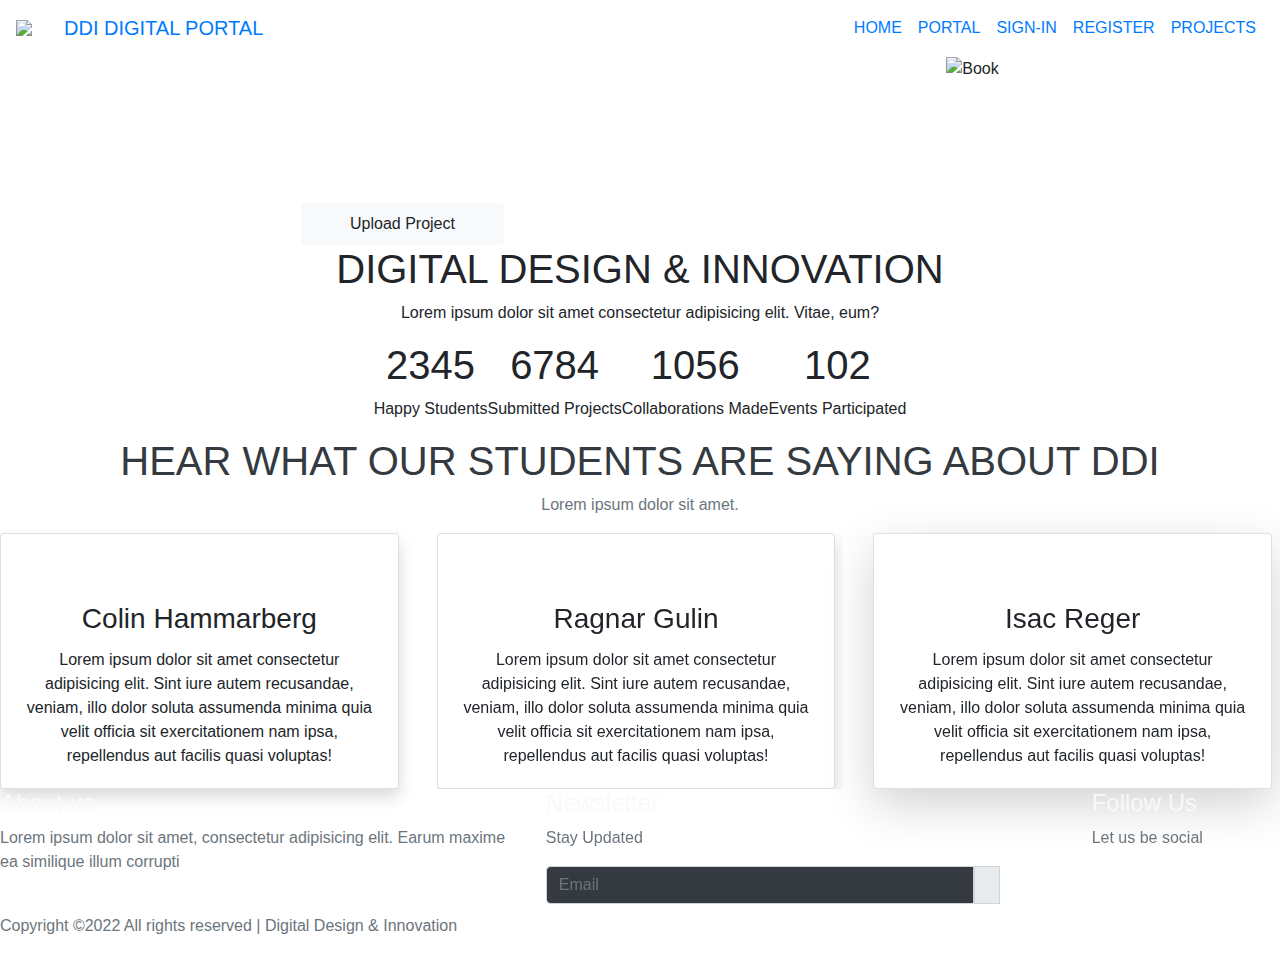
==== index.html @ ff7bb845 "." ====
<!DOCTYPE html>
<html lang="en">

<head>
  <meta charset="UTF-8" />
  <meta name="viewport" content="width=device-width, initial-scale=1.0" />
  <meta http-equiv="X-UA-Compatible" content="ie=edge" />
  <title>Books</title>

  <link rel="stylesheet" href="https://stackpath.bootstrapcdn.com/bootstrap/4.3.1/css/bootstrap.min.css" integrity="sha384-ggOyR0iXCbMQv3Xipma34MD+dH/1fQ784/j6cY/iJTQUOhcWr7x9JvoRxT2MZw1T"
    crossorigin="anonymous" />
  <link rel="stylesheet" href="https://use.fontawesome.com/releases/v5.7.2/css/all.css" integrity="sha384-fnmOCqbTlWIlj8LyTjo7mOUStjsKC4pOpQbqyi7RrhN7udi9RwhKkMHpvLbHG9Sr"
    crossorigin="anonymous">
  <link rel="stylesheet" href="./Style.css" />
  <link rel="stylesheet" href="./mobile-style.css">
</head>

<body>
  <header>
    <div class="container-fluid p-0">
      <nav class="navbar navbar-expand-lg">
        <img src="https://i.postimg.cc/v10MK4KR/logga.png" class="logo">
        <a class="navbar-brand" href="Index.html">
          <i class="fas fa-book-reader fa-2x mx-3 logo-2"></i><span class="logo-3">DDI DIGITAL PORTAL</span></a>
        <button class="navbar-toggler" type="button" data-toggle="collapse" data-target="#navbarNav" aria-controls="navbarNav" aria-expanded="false"
          aria-label="Toggle navigation">
          <i class="fas fa-align-right text-light"></i>
        </button>
        <div class="collapse navbar-collapse" id="navbarNav">
          <div class="mr-auto"></div>
          <ul class="navbar-nav">
            <li class="nav-item active">
              <a class="nav-link" href="index.html">HOME
                <span class="sr-only">(current)</span>
              </a>
            </li>
            <li class="nav-item">
              <a class="nav-link" href="Portal.html">PORTAL</a>
            </li>
            <li class="nav-item">
              <a class="nav-link" href="Register.html">SIGN-IN</a>
            </li>
            <li class="nav-item">
              <a class="nav-link" href="Register.html">REGISTER</a>
            </li>
            <li class="nav-item">
              <a class="nav-link" href="Projects.html">PROJECTS</a>
            </li>
          </ul>
        </div>
      </nav>
    </div>
    <div class="container text-center">
      <div class="row">
        <div class="col-md-7 col-sm-12  text-white">
          <h6>HALMSTAD UNIVERSITY PROGRAM</h6>
          <h1>DIGITAL PORTAL</h1>
          <p>
            Through this application you are able to both upload work as a student in DDI and browse through old essays, projects and much more from previous students.
          </p>
          <a class="btn btn-light px-5 py-2 primary-btn" href="Portal.html">

            Upload Project
          </a>
        </div>
        <div class="col-md-5 col-sm-12  h-25">
          <img src="../assets/header-img.png" alt="Book" />
        </div>
      </div>
    </div>
  </header>
  <main>
    <div class="white-space"></div>
    <section class="section-2 container-fluid p-0">
      <div class="cover">
        <div class="overlay"></div>
        <div class="content text-center">
          <h1>DIGITAL DESIGN & INNOVATION</h1>
          <p>
            Lorem ipsum dolor sit amet consectetur adipisicing elit. Vitae, eum?
          </p>
        </div>
      </div>
      <div class="container-fluid text-center">
        <div class="numbers d-flex flex-md-row flex-wrap justify-content-center">
          <div class="rect">
            <h1>2345</h1>
            <p>Happy Students</p>
          </div>
          <div class="rect">
            <h1>6784</h1>
            <p>Submitted Projects</p>
          </div>
          <div class="rect">
            <h1>1056</h1>
            <p>Collaborations Made</p>
          </div>
          <div class="rect">
            <h1>102</h1>
            <p>Events Participated</p>
          </div>
        </div>
      </div>
    </section>


    <!-- Section 4 -->
    <section class="section-4">
      <div class="container text-center">
        <h1 class="text-dark">HEAR WHAT OUR STUDENTS ARE SAYING ABOUT DDI </h1>
        <p class="text-secondary">Lorem ipsum dolor sit amet.</p>
      </div>
      <div class="team row ">
        <div class="col-md-4 col-12 text-center">
            <div class="card mr-2 d-inline-block shadow">
                <div class="card-img-top">
                  <img src="../assets/Tuff.jpg" class="img-fluid rounded-circle w-50 p-4" alt="">
                </div>
                <div class="card-body">
                  <h3 class="card-title">Colin Hammarberg</h3>
                  <p class="card-text">
                    Lorem ipsum dolor sit amet consectetur adipisicing elit. Sint iure autem recusandae, veniam, illo dolor soluta assumenda
                    minima quia velit officia sit exercitationem nam ipsa, repellendus aut facilis quasi voluptas!
                  </p>
                </div>
              </div>
        </div>
        <div class="col-md-4 col-12">
            <div id="carouselExampleControls" class="carousel slide " data-ride="carousel">
                <div class="carousel-inner text-center">
                  <div class="carousel-item active">
                    <div class="card mr-2 d-inline-block shadow">
                      <div class="card-img-top">
                        <img src="../assets/Tuff.jpg" class="img-fluid rounded-circle w-50 p-4" alt="">
                      </div>
                      <div class="card-body">
                        <h3 class="card-title">Ragnar Gulin</h3>
                        <p class="card-text">
                          Lorem ipsum dolor sit amet consectetur adipisicing elit. Sint iure autem recusandae, veniam, illo dolor soluta assumenda
                          minima quia velit officia sit exercitationem nam ipsa, repellendus aut facilis quasi voluptas!
                        </p>
                      </div>
                    </div>
                  </div>
                  <div class="carousel-item">
                    <div class="card  d-inline-block mr-2 shadow">
                      <div class="card-img-top">
                        <img src="../assets/Tuff.jpg" class="img-fluid rounded-circle w-50 p-4" alt="">
                      </div>
                      <div class="card-body">
                        <h3 class="card-title">Thea Gustafsson</h3>
                        <p class="card-text">
                          Lorem ipsum dolor sit amet consectetur adipisicing elit. Sint iure autem recusandae, veniam, illo dolor soluta assumenda
                          minima quia velit officia sit exercitationem nam ipsa, repellendus aut facilis quasi voluptas!
                        </p>
                      </div>
                    </div>
                  </div>
                  <div class="carousel-item">
                    <div class="card  d-inline-block mr-2 shadow">
                      <div class="card-img-top">
                        <img src="../assets/Tuff.jpg" class="img-fluid rounded-circle w-50 p-4" alt="">
                      </div>
                      <div class="card-body">
                        <h3 class="card-title">Emelie Lebell</h3>
                        <p class="card-text">
                          Lorem ipsum dolor sit amet consectetur adipisicing elit. Sint iure autem recusandae, veniam, illo dolor soluta
                          assumenda
                          minima quia velit officia sit exercitationem nam ipsa, repellendus aut facilis quasi voluptas!
                        </p>
                      </div>
                    </div>
                  </div>
              </div>
        </div>
        </div>
        <div class="col-md-4 col-12 text-center">
            <div class="card mr-2 d-inline-block shadow-lg">
                <div class="card-img-top">
                  <img src="../assets/Tuff.jpg" class="img-fluid rounded-circle w-50 p-4" alt="">
                </div>
                <div class="card-body">
                  <h3 class="card-title">Isac Reger</h3>
                  <p class="card-text">
                    Lorem ipsum dolor sit amet consectetur adipisicing elit. Sint iure autem recusandae, veniam, illo dolor soluta assumenda
                    minima quia velit officia sit exercitationem nam ipsa, repellendus aut facilis quasi voluptas!
                  </p>

                </div>
              </div>
        </div>
      </div>
    </section>
  </main>
  <footer>
    <div class="container-fluid p-0">
      <div class="row text-left">
        <div class="col-md-5 col-sm-5">
          <h4 class="text-light">About us</h4>
          <p class="text-muted">Lorem ipsum dolor sit amet, consectetur adipisicing elit. Earum maxime ea similique illum corrupti</p>
          <p class="pt-4 text-muted">Copyright ©2022 All rights reserved | Digital Design & Innovation
          </p>
        </div>
        <div class="col-md-5 col-sm-12">
          <h4 class="text-light">Newsletter</h4>
          <p class="text-muted">Stay Updated</p>
          <form class="form-inline">
            <div class="col pl-0">
              <div class="input-group pr-5">
                <input type="text" class="form-control bg-dark text-white" id="inlineFormInputGroupUsername2" placeholder="Email">
                <div class="input-group-prepend">
                  <div class="input-group-text">
                    <i class="fas fa-arrow-right"></i>
                  </div>
                </div>
              </div>
            </div>
          </form>
        </div>
        <div class="col-md-2 col-sm-12">
          <h4 class="text-light">Follow Us</h4>
          <p class="text-muted">Let us be social</p>
          <div class="column text-light">
            <i class="fab fa-facebook-f"></i>
            <i class="fab fa-instagram"></i>
            <i class="fab fa-twitter"></i>
            <i class="fab fa-youtube"></i>
          </div>
        </div>
      </div>
    </div>
  </footer>

  <script src="https://cdnjs.cloudflare.com/ajax/libs/jquery/3.3.1/jquery.min.js"></script>
  <script src="https://cdnjs.cloudflare.com/ajax/libs/popper.js/1.14.7/umd/popper.min.js" integrity="sha384-UO2eT0CpHqdSJQ6hJty5KVphtPhzWj9WO1clHTMGa3JDZwrnQq4sF86dIHNDz0W1"
    crossorigin="anonymous"></script>
  <script src="https://stackpath.bootstrapcdn.com/bootstrap/4.3.1/js/bootstrap.min.js" integrity="sha384-JjSmVgyd0p3pXB1rRibZUAYoIIy6OrQ6VrjIEaFf/nJGzIxFDsf4x0xIM+B07jRM"
    crossorigin="anonymous"></script>
  <script src="./main.js"></script>
</body>

</html>
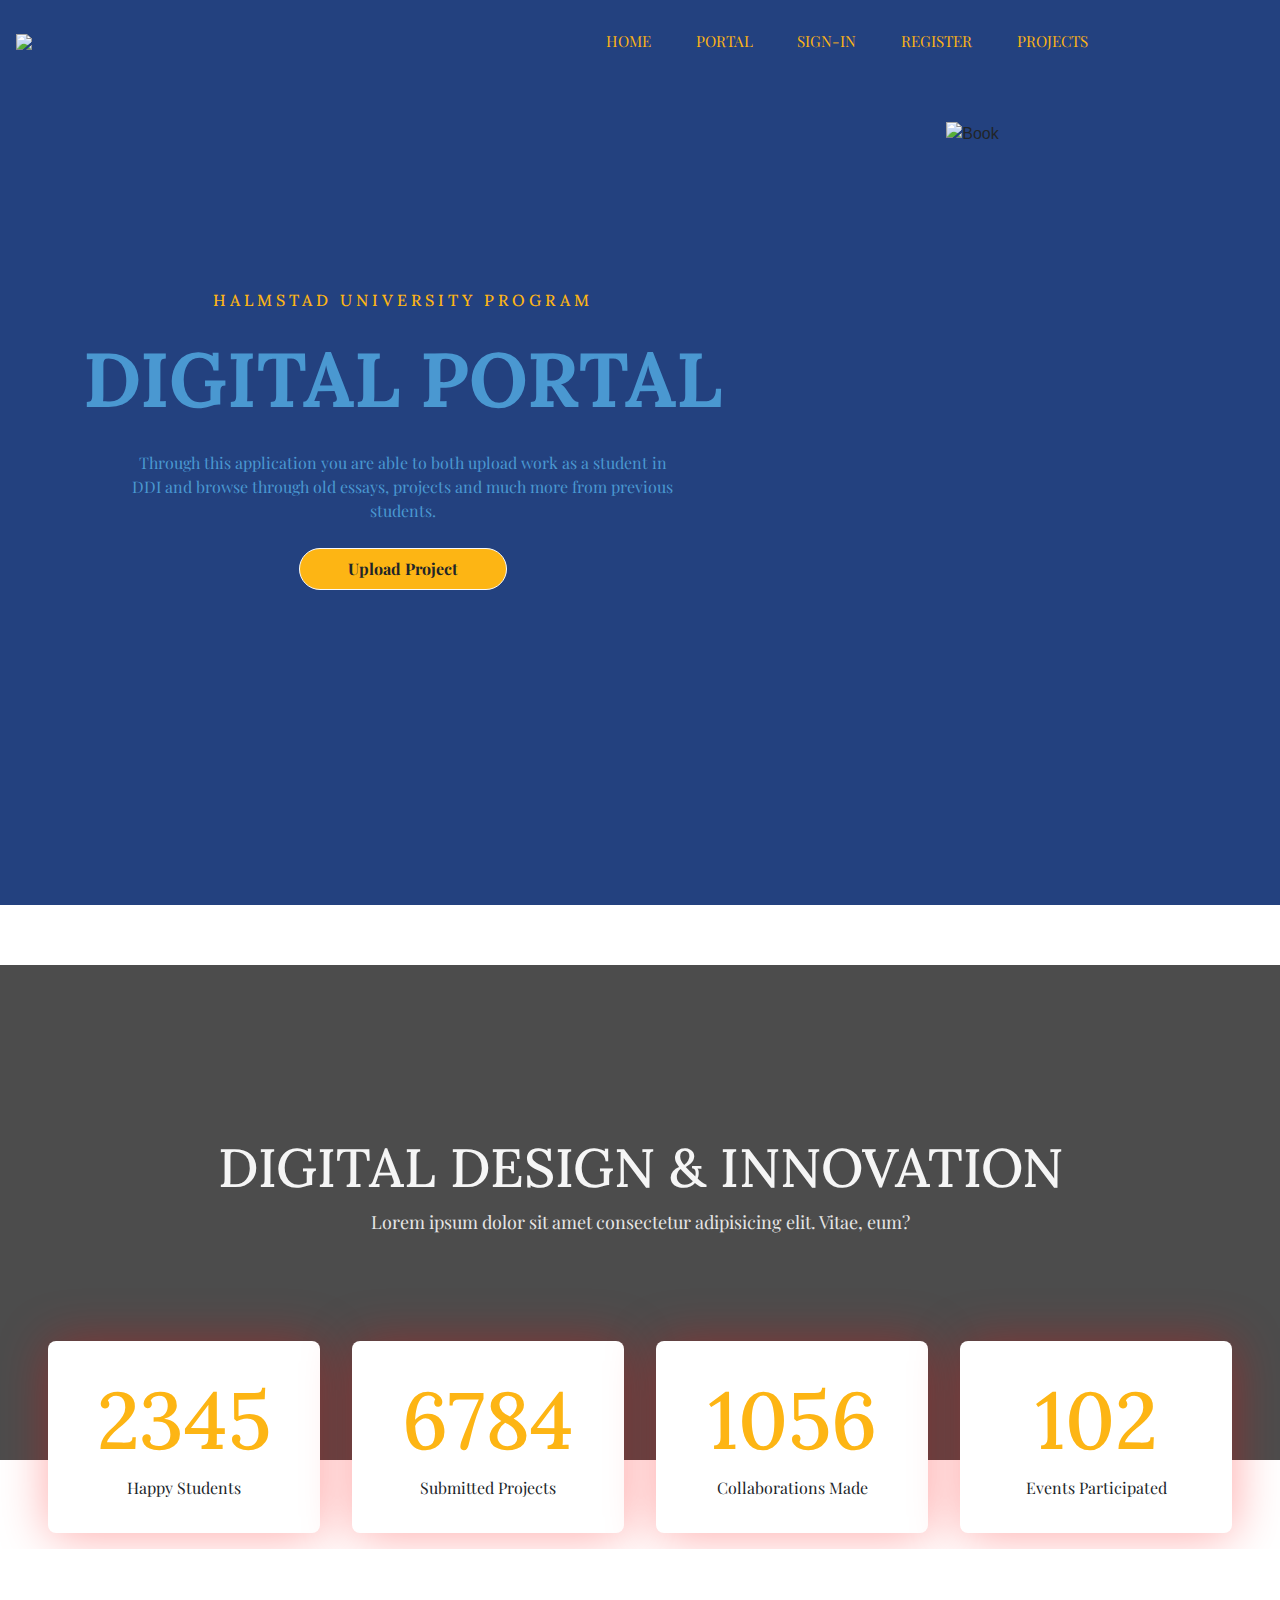
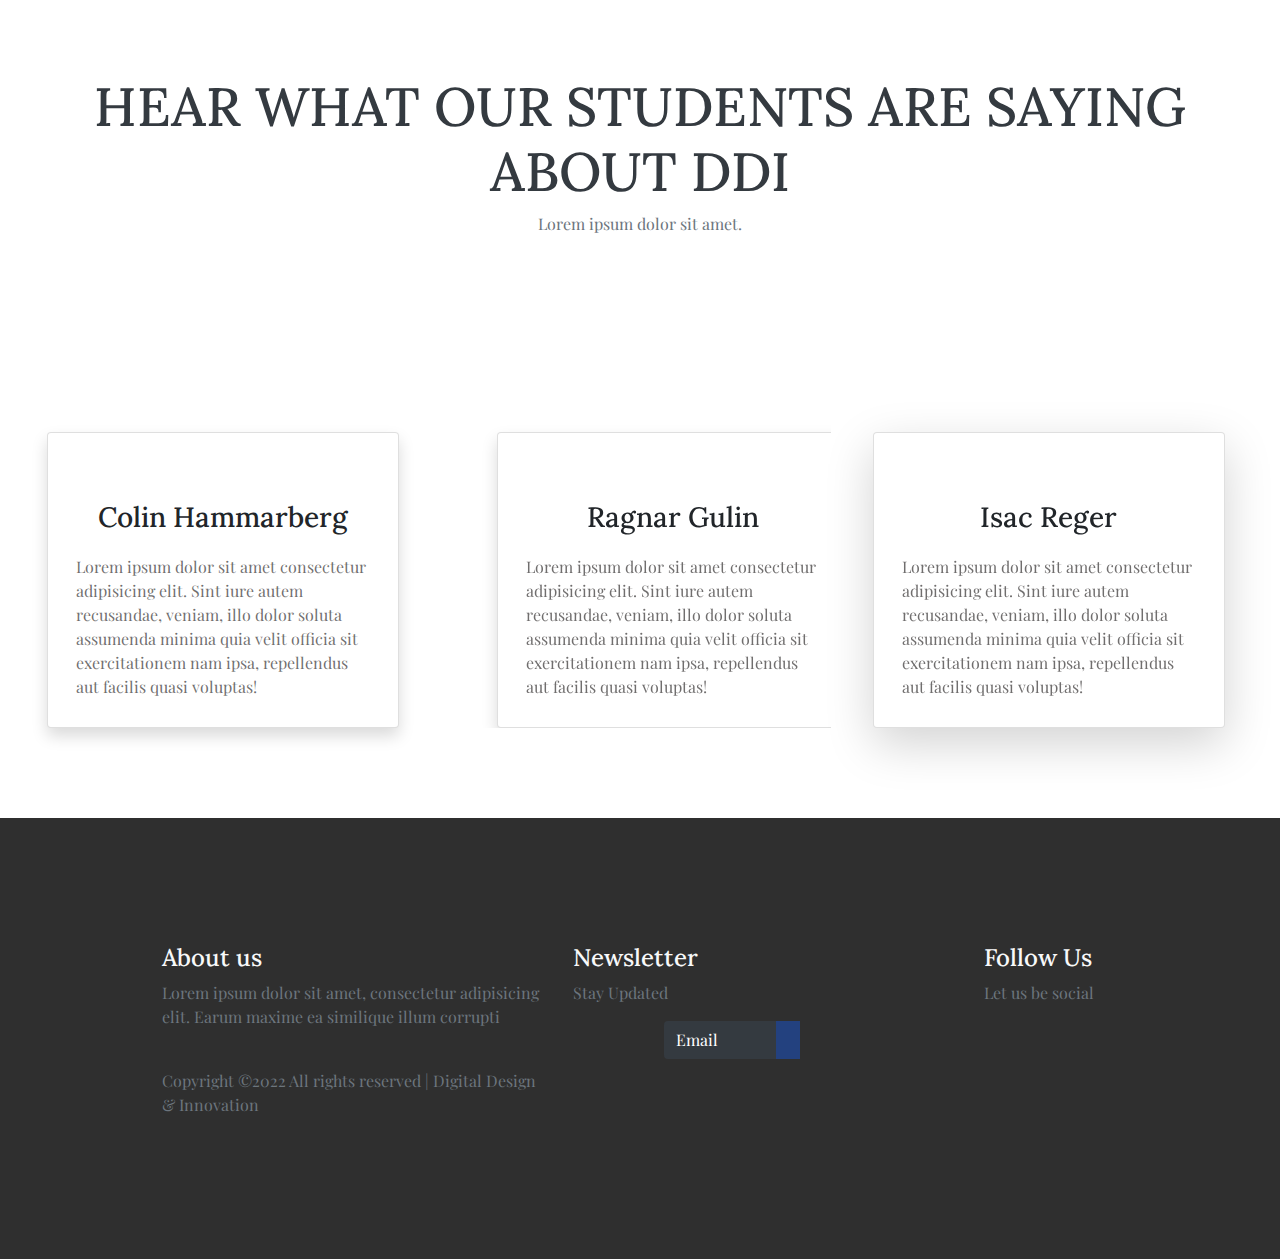
==== commit 93c70078: "." ====
--- a/index.html
+++ b/index.html
@@ -11,8 +11,8 @@
     crossorigin="anonymous" />
   <link rel="stylesheet" href="https://use.fontawesome.com/releases/v5.7.2/css/all.css" integrity="sha384-fnmOCqbTlWIlj8LyTjo7mOUStjsKC4pOpQbqyi7RrhN7udi9RwhKkMHpvLbHG9Sr"
     crossorigin="anonymous">
-  <link rel="stylesheet" href="./Style.css" />
-  <link rel="stylesheet" href="./mobile-style.css">
+  <link rel="stylesheet" href="style.css" />
+  <link rel="stylesheet" href="mobile-style.css">
 </head>
 
 <body>
--- a/style.css
+++ b/style.css
@@ -0,0 +1,574 @@
+@import url("https://fonts.googleapis.com/css?family=Playfair Display");
+@import url("https://fonts.googleapis.com/css?family=Lora");
+
+* {
+  box-sizing: border-box;
+}
+
+header,
+section {
+  overflow-x: hidden;
+}
+
+/* Setting default heading & paragraph settings */
+
+h1 {
+  font-family: "Lora";
+}
+
+h2 {
+  font-family: "Lora";
+}
+
+h3 {
+  font-family: "Lora";
+}
+
+h4 {
+  font-family: "Lora";
+}
+
+h5 {
+  font-family: "Lora";
+}
+
+h6 {
+  font-family: "Lora";
+}
+
+p {
+  font-family: "Playfair Display";
+}
+
+a {
+  font-family: "Playfair Display";
+}
+
+.white-space {
+  background-color: #fff;
+  width: 100%;
+  height: 60px;
+}
+
+.logo {
+  width: 50px;
+}
+
+.logo-2 {
+  display: none;
+}
+
+.logo-3 {
+  display: none;
+}
+
+/* Ending setting default heading & paragraph settings */
+
+:root {
+  --light-black: #2e2c2caf;
+  --bggradient: linear-gradient(to bottom, #23417f, #23417f);
+  --light-gray: rgba(255, 255, 255, 0.877);
+}
+
+header a {
+  font-size: 0.95em;
+  color: #fdb514;
+}
+
+.dropdown-content {
+  display: none;
+  position: absolute;
+  background-color: #4a98d1;
+  min-width: 160px;
+  box-shadow: 0px 2px 15px 0px rgba(0, 0, 0, 0.2);
+  z-index: 1;
+}
+
+.dropdown-content a {
+  color: #fdb514;
+  padding: 12px 16px;
+  text-decoration: none;
+  display: block;
+}
+
+.dropdown-content a:hover {
+  background-color: #ddd;
+}
+
+.dropdown:hover .dropdown-content {
+  display: block;
+}
+
+header .nav-item:last-child {
+  padding-right: 10.5em;
+}
+
+header .nav-item {
+  padding: 0.9em;
+}
+
+header .navbar-brand {
+  padding-left: 8rem;
+}
+
+header .nav-link:hover {
+  color: black;
+}
+
+header .row .col-md-7 {
+  padding: 22vmin 1vmin;
+  padding-bottom: 35vmin;
+}
+
+header .row .col-md-5 {
+  padding: 4.2vmin 1vmin;
+}
+
+header .row .col-md-5 img {
+  width: 90%;
+}
+
+header {
+  background: #fdb514;
+  /* fallback for old browsers */
+  background: var(--bggradient);
+}
+
+header .container .col-md-7 {
+  font-family: "Lora";
+  color: #4a98d1;
+}
+
+header .container .col-md-7 h6 {
+  padding: 1vmin;
+  letter-spacing: 4px;
+  color: #fdb514;
+  font-family: "Lora";
+}
+
+header .container .col-md-7 h1 {
+  font-size: 8.5vmin;
+  font-weight: bold;
+  padding: 0.1em 0em;
+  color: #4a98d1;
+}
+
+header .container .col-md-7 p {
+  padding: 1vmin 5vmin;
+  color: #4a98d1;
+}
+
+.primary-btn {
+  border-radius: 30px;
+  font-weight: bold;
+  background-color: #fdb514;
+}
+
+/********** section 1 **************/
+
+.section-1 {
+  padding: 20vmin 0vmin;
+}
+
+.section-1 .row .col-md-6 .pray img {
+  opacity: 0.8;
+  width: 80%;
+  border-radius: 0.2em;
+}
+
+.section-1 .row .col-md-6:last-child {
+  position: relative;
+}
+
+.section-1 .row .col-md-6 .panel {
+  position: absolute;
+  top: 7vmin;
+  left: -18vmin;
+  background: white;
+  border-radius: 3px;
+  text-align: left;
+  padding: 13vmin 5vmin 20vmin 10vmin;
+  box-shadow: 0px 25px 42px rgba(0, 0, 0, 0.2);
+  z-index: 1;
+}
+
+.section-1 .row .col-md-6 .panel h1 {
+  font-weight: bold;
+  padding: 0.4em 0;
+  font-size: 2em;
+}
+
+.section-1 .row .col-md-6 .panel p {
+  font-size: 0.9em;
+  color: rgba(0, 0, 0, 0.5);
+}
+
+/*  Section 2  */
+
+.cover {
+  width: 100%;
+  height: 55vmin;
+  background: url("https://via.tt.se/data/images/00500/d1a34246-a2c4-4949-bc87-8fdd4b6c0b64.jpg")
+    center center;
+  background-position: -24rem -19rem;
+  background-size: 150%;
+  position: relative;
+}
+
+.cover .overlay {
+  position: absolute;
+  top: 0;
+  left: 0;
+  width: 100%;
+  height: 100%;
+  z-index: 999;
+}
+
+.cover .content {
+  width: 100%;
+  height: 100%;
+  background: rgba(0, 0, 0, 0.7);
+  padding-top: 19vmin;
+}
+
+.cover .content > h1 {
+  font-size: 6vmin;
+  color: whitesmoke;
+}
+
+.cover .content > p {
+  font-size: 2vmin;
+  color: #e5e5e5;
+}
+
+.numbers .rect {
+  position: relative;
+  z-index: 1;
+  background: white;
+  width: 17rem;
+  height: 12rem;
+  padding-top: 3.5vmin;
+  margin: 1rem;
+  border-radius: 0.5em;
+  box-shadow: 1px 2px 50px 0px rgba(255, 0, 0, 0.349);
+}
+
+.numbers {
+  margin-top: -15vmin;
+}
+
+.numbers .rect h1 {
+  font-size: 5rem;
+  color: #fdb514;
+}
+
+.purchase > h1 {
+  padding-top: 15vmin;
+  padding-bottom: 0.1em;
+}
+
+.purchase > p {
+  color: var(--light-black);
+  font-size: 3vmin;
+  padding-bottom: 10vmin;
+}
+
+.purchase .cards .card {
+  width: 22rem;
+  margin: 3vmin 3vmin;
+}
+
+.cards div {
+  padding: 0;
+  margin: 0;
+}
+
+.cards .title {
+  background: rgba(208, 241, 241, 0.199);
+  padding: 1.4em 2.5em;
+  font-size: 2vmin;
+}
+
+.card .card-text {
+  padding: 2.5rem 3rem;
+  color: var(--light-black);
+}
+
+.card-body .pricing {
+  background: rgba(208, 241, 241, 0.199);
+  border-top-right-radius: 170px;
+  border-top-left-radius: 170px;
+}
+
+.card-body .pricing > h1 {
+  font-size: 10vmin;
+  padding: 1em 0.5em;
+}
+
+/* Section 3 */
+
+.section-3 {
+  height: 70vmin;
+  margin-top: 15vmin;
+  background: var(--bggradient);
+}
+
+.section-3 .col-md-12 > h1 {
+  padding: 2em 0 0.5em 0;
+  color: whitesmoke;
+  font-size: 6vmin;
+}
+
+.section-3 .col-md-12 > p {
+  padding: 0 4em;
+  padding-bottom: 2em;
+  color: var(--light-gray);
+  font-size: 3vmin;
+}
+
+.section-3 .desktop {
+  background: white;
+  display: inline-block;
+  border-radius: 3em;
+  padding: 2vmin 4.5vmin;
+  margin: 1em;
+}
+
+.section-3 .desktop h3 {
+  font-size: 4vmin;
+}
+
+.section-3 .desktop p {
+  font-size: 2vmin;
+}
+
+/* Section Team */
+
+.section-4 .container h1 {
+  font-size: 6vmin;
+  padding-top: 14vmin;
+}
+
+.section-4 .team {
+  padding: 10vmin 4vmin;
+}
+
+.section-4 .card {
+  width: 22em;
+  margin-top: 10vmin;
+}
+
+.section-4 .card .card-text {
+  padding: 0.5em;
+}
+
+.section-4 .card-body > a {
+  font-size: 1.5em;
+}
+
+.section-4 .carousel-item {
+  padding-left: 3rem;
+}
+
+.border-radius {
+  border-radius: 340px;
+  width: 60%;
+}
+
+footer {
+  background: rgba(0, 0, 0, 0.815);
+  overflow-x: hidden;
+  padding: 14vmin 18vmin;
+}
+
+footer p > span {
+  color: #fdb514;
+}
+
+footer input {
+  border: none !important;
+}
+
+footer input::placeholder {
+  color: white !important;
+}
+
+footer .input-group .input-group-text {
+  background: var(--bggradient);
+  border: none;
+}
+
+footer .column i {
+  color: #fdb514;
+}
+
+footer .column i + i {
+  padding: 0 0.5em;
+}
+
+.sticky {
+  position: fixed;
+  top: 0;
+  width: 100%;
+  background: rgba(0, 0, 0, 0.815);
+  z-index: 9999;
+  transition: all 1.5s ease;
+}
+
+/* Log-in / Register page input section fields */
+
+.login-container {
+  margin-top: 5%;
+  margin-bottom: 5%;
+}
+
+.login-form-1 {
+  padding: 9%;
+  background: #fdb514;
+  box-shadow: 0 5px 8px 0 rgba(0, 0, 0, 0.2), 0 9px 26px 0 rgba(0, 0, 0, 0.19);
+}
+.login-form-1 h3 {
+  text-align: center;
+  margin-bottom: 12%;
+  color: #fff;
+  font-family: "Lora";
+}
+.login-form-2 {
+  padding: 9%;
+  background: #4a98d1;
+  box-shadow: 0 5px 8px 0 rgba(0, 0, 0, 0.2), 0 9px 26px 0 rgba(0, 0, 0, 0.19);
+}
+.login-form-2 h3 {
+  text-align: center;
+  margin-bottom: 12%;
+  color: #fff;
+  font-family: "Lora";
+}
+.btnSubmit {
+  font-weight: 600;
+  width: 50%;
+  color: #282726;
+  background-color: #fff;
+  border: none;
+  border-radius: 1.5rem;
+  padding: 2%;
+  font-family: "Playfair Display";
+}
+.btnForgetPwd {
+  color: #fff;
+  font-weight: 600;
+  text-decoration: none;
+}
+.btnForgetPwd:hover {
+  text-decoration: none;
+  color: #fff;
+}
+
+/* Upload files global portal */
+
+.upload-container {
+  margin-top: 5%;
+  margin-bottom: 5%;
+}
+
+.upload-form {
+  padding: 9%;
+  background: #23417f;
+  box-shadow: 0 5px 8px 0 rgba(0, 0, 0, 0.2), 0 9px 26px 0 rgba(0, 0, 0, 0.19);
+}
+.upload-form h3 {
+  text-align: center;
+  margin-bottom: 12%;
+  color: #fdb514;
+  font-family: "Lora";
+}
+
+.upload-input {
+  max-width: 50%;
+  margin: auto;
+  font-family: "Playfair Display";
+}
+
+.input-group {
+  max-width: 50%;
+  margin: auto;
+  font-family: "Playfair Display";
+}
+
+.btnSubmit {
+  font-weight: 600;
+  width: 25%;
+  color: #282726;
+  background-color: #fff;
+  border: none;
+  border-radius: 1.5rem;
+  padding: 1%;
+  font-family: "Playfair Display";
+}
+
+.btnSubmit:hover {
+  background-color: #fdb514;
+}
+
+.upload-btn {
+  margin-top: 60px;
+  margin-bottom: 20px;
+}
+
+.btnForgetPwd {
+  color: #fff;
+  font-weight: 600;
+  text-decoration: none;
+}
+.btnForgetPwd:hover {
+  text-decoration: none;
+  color: #fff;
+}
+
+/* Projects Page + Search Bar */
+
+.projects {
+  margin-top: 100px;
+}
+
+.search {
+  padding-top: 40px;
+  width: 50%;
+}
+
+.btn-outline-primary {
+  font-weight: 600;
+  width: 10%;
+  color: #282726;
+  background-color: #fdb514;
+  border: none;
+  margin-left: 10px;
+  font-family: "Playfair Display";
+}
+
+.btn-outline-primary:hover {
+  font-weight: 600;
+  width: 10%;
+  color: #282726;
+  background-color: #4a98d1;
+}
+
+.btn-outline-project {
+  background-color: #fdb514;
+}
+
+.btn-outline-project:hover {
+  background-color: #4a98d1;
+}
+
+.btn-outline-project-2 {
+  background-color: #4a98d1;
+}
+
+.btn-outline-project-2:hover {
+  background-color: #fdb514;
+}
+
+.card-text {
+  text-align: left;
+}
--- a/mobile-style.css
+++ b/mobile-style.css
@@ -0,0 +1,64 @@
+@media only screen and (max-width: 768px) {
+    header .navbar-brand {
+      padding-left: 1rem;
+    }
+    .section-1 .row .col-md-6 .panel {
+      position: initial;
+      width: initial;
+      height: initial;
+    }
+    .section-2 .cover {
+      background-position: -25vmin -10vmin;
+    }
+    .numbers .rect {
+      width: 10rem;
+      height: 8rem;
+    }
+    .numbers .rect h1 {
+      font-size: 2rem;
+    }
+  
+    .section-3 {
+      height: inherit;
+      padding: 10vmin !important;
+    }
+    .section-3 .row h1 {
+      padding: 6vmin 4vmin;
+    }
+    .section-3 .platform .col-md-6 {
+      text-align: center !important;
+    }
+    .section-3 .desktop i {
+      font-size: 8vmin;
+    }
+    .section-4 .carousel-item {
+      padding-left: 0.6rem;
+    }
+    footer .row .col-md-2 {
+      margin-top: 8vmin;
+    }
+    .btn-outline-primary {
+      background-color: #ffffff;
+    }
+    .btn-outline-primary:hover {
+      background-color: #ffffff;
+    }
+    .btn-outline-primary:focus {
+      background-color: #ffffff;
+    }
+  }
+  
+  /* screen size 375px */
+  
+  @media only screen and (max-width: 375px) {
+    .section-4 .card {
+      width: 18em;
+    }
+  }
+  
+  @media only screen and (max-width: 320px) {
+    .section-4 .carousel-inner {
+      margin-left: -4vmin;
+    }
+  }
+  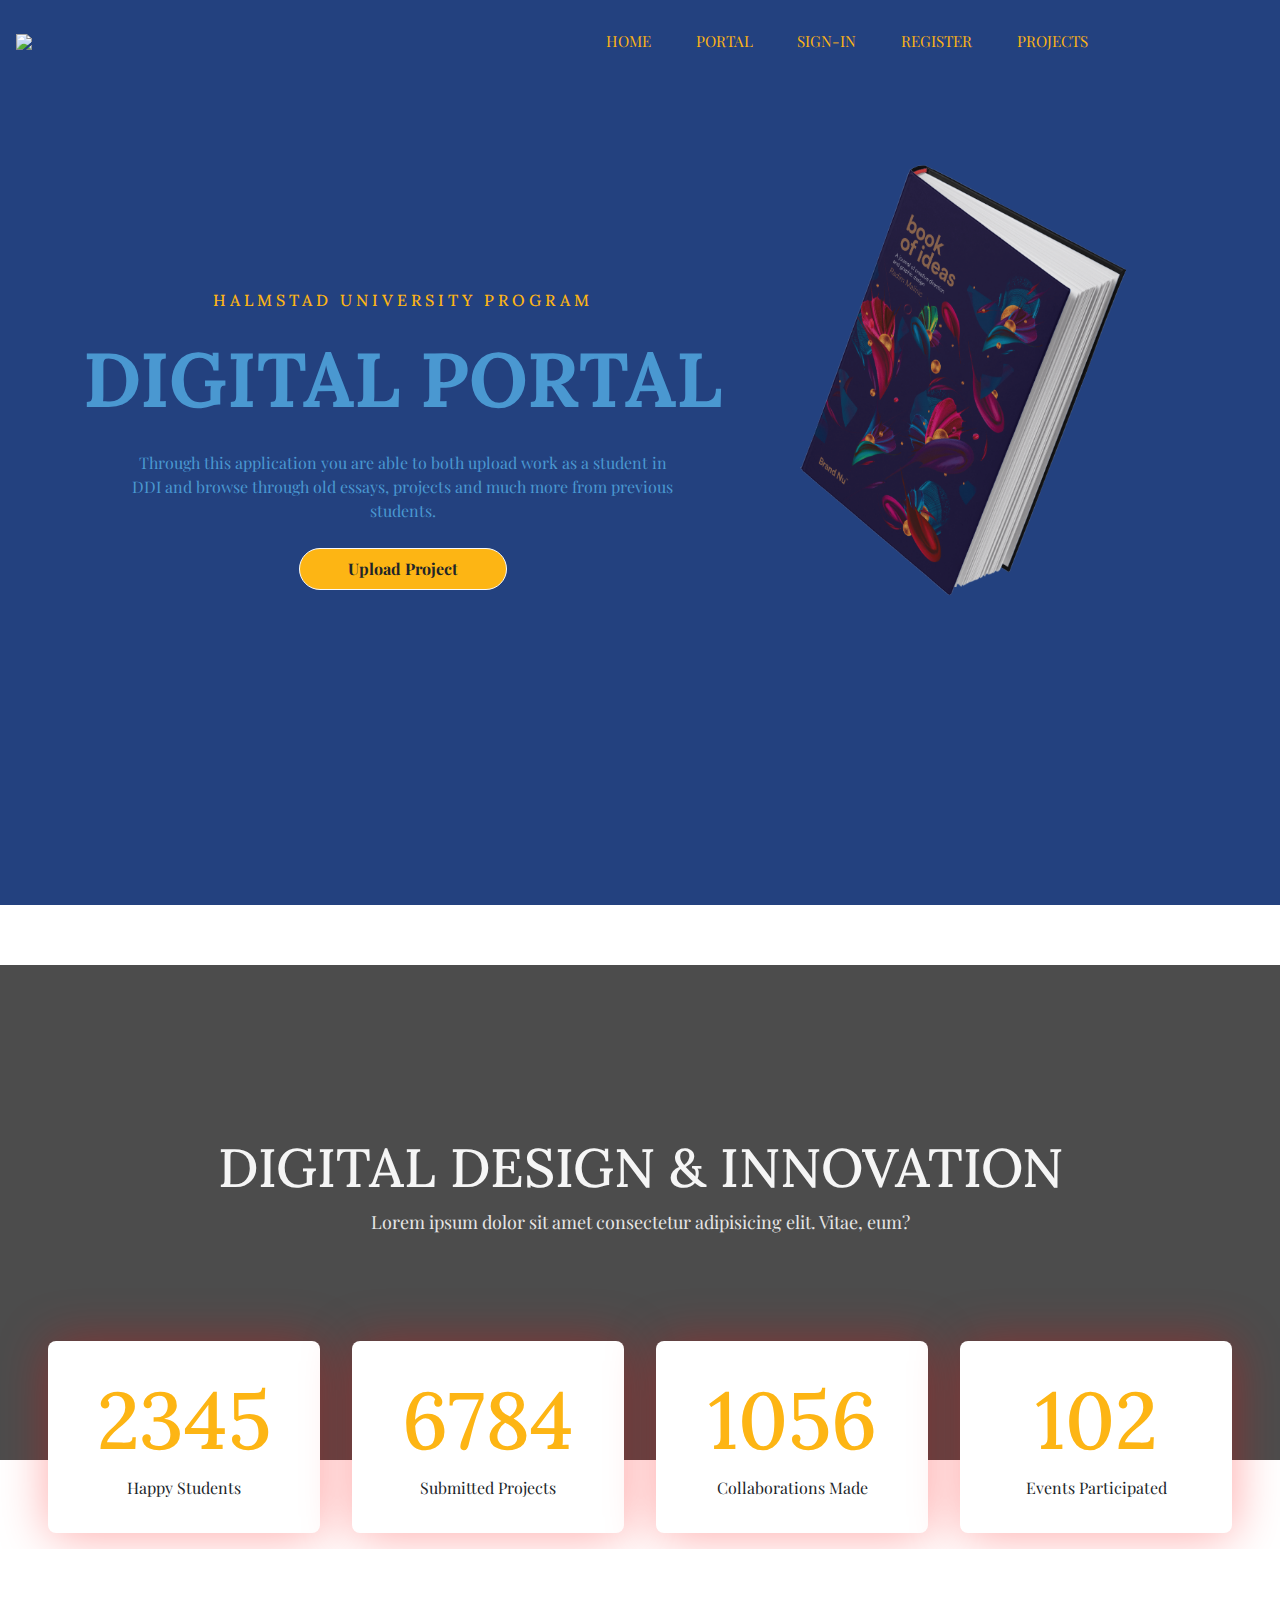
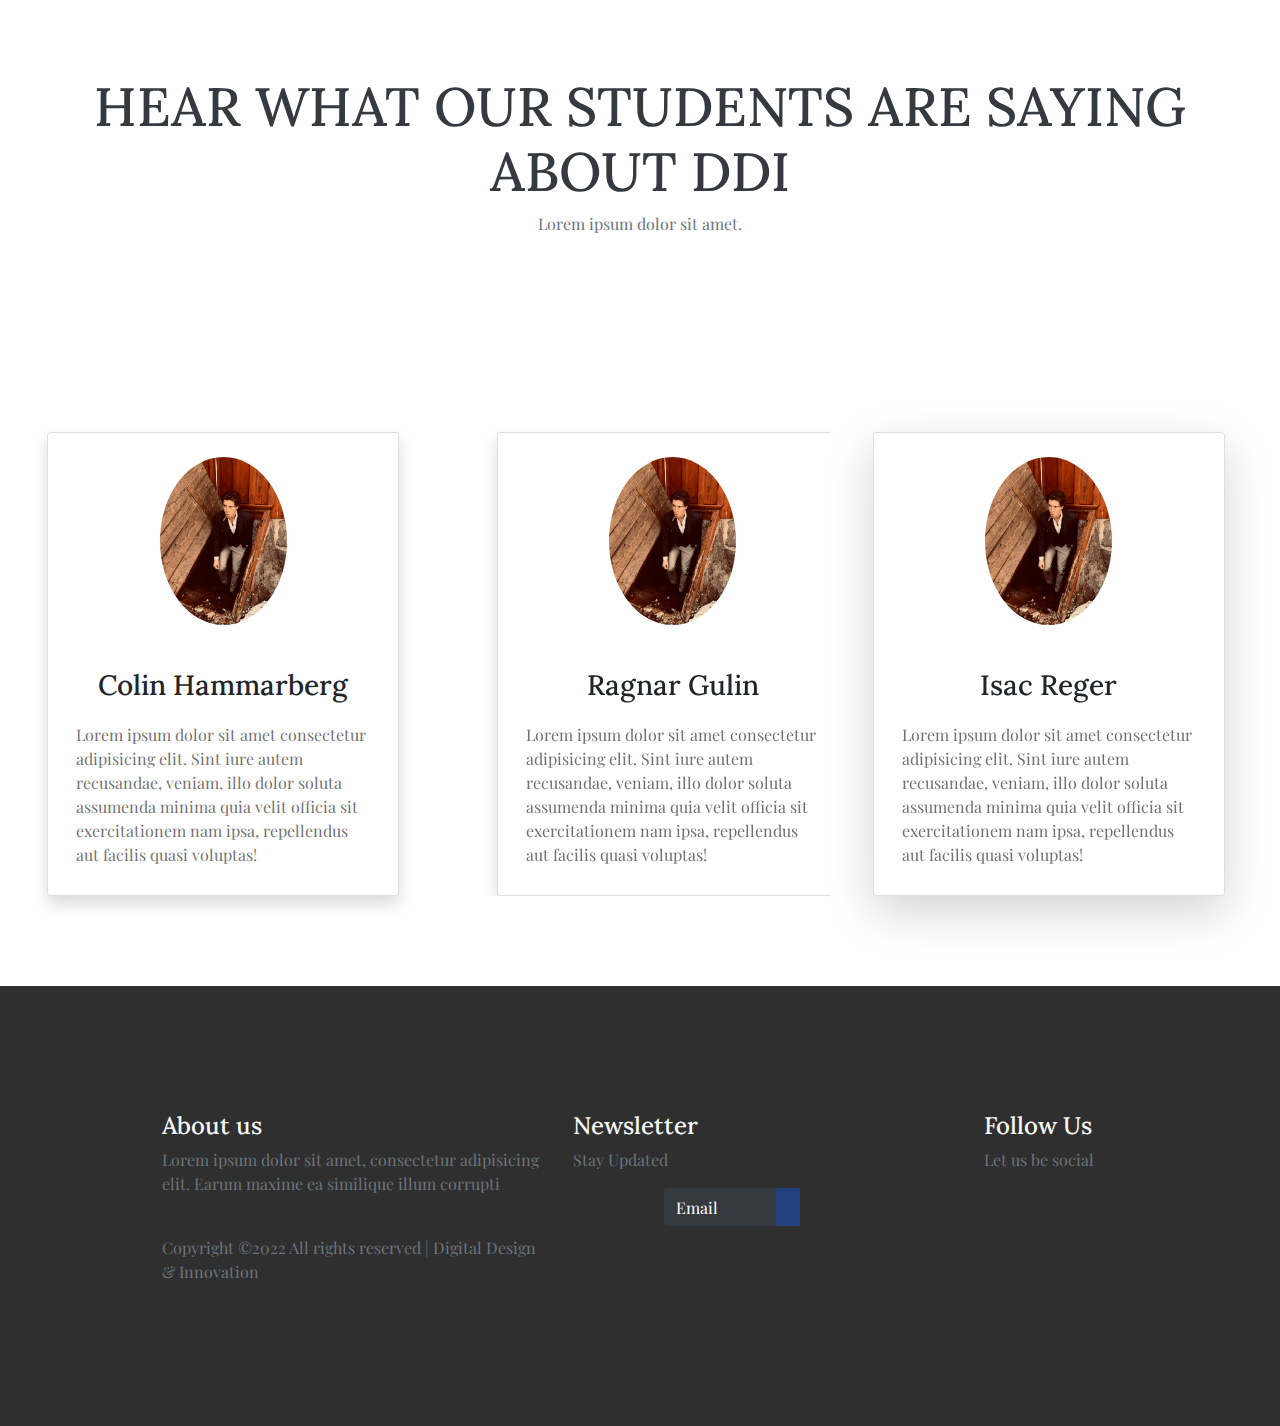
==== commit 912e93d0: "." ====
--- a/index.html
+++ b/index.html
@@ -35,16 +35,16 @@
               </a>
             </li>
             <li class="nav-item">
-              <a class="nav-link" href="Portal.html">PORTAL</a>
-            </li>
-            <li class="nav-item">
-              <a class="nav-link" href="Register.html">SIGN-IN</a>
-            </li>
-            <li class="nav-item">
-              <a class="nav-link" href="Register.html">REGISTER</a>
-            </li>
-            <li class="nav-item">
-              <a class="nav-link" href="Projects.html">PROJECTS</a>
+              <a class="nav-link" href="portal.html">PORTAL</a>
+            </li>
+            <li class="nav-item">
+              <a class="nav-link" href="register.html">SIGN-IN</a>
+            </li>
+            <li class="nav-item">
+              <a class="nav-link" href="register.html">REGISTER</a>
+            </li>
+            <li class="nav-item">
+              <a class="nav-link" href="portfolio.html">PROJECTS</a>
             </li>
           </ul>
         </div>
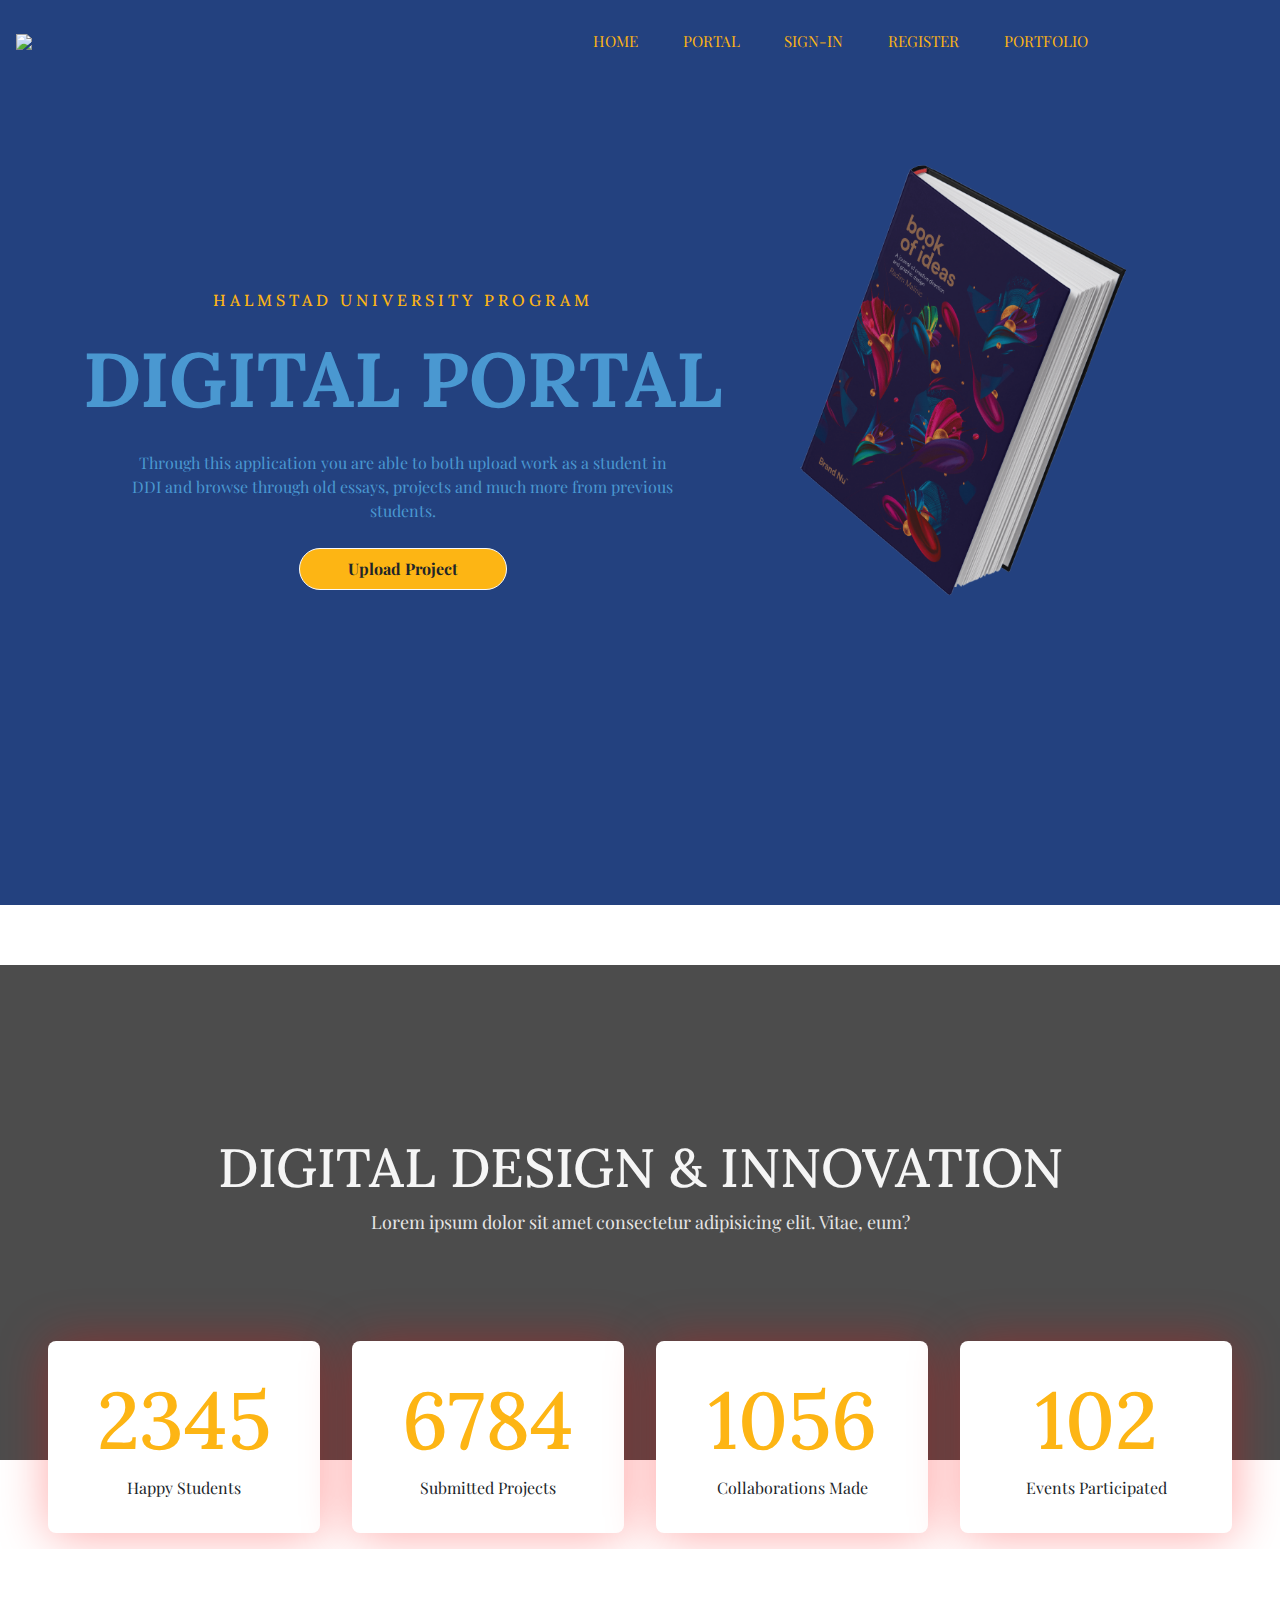
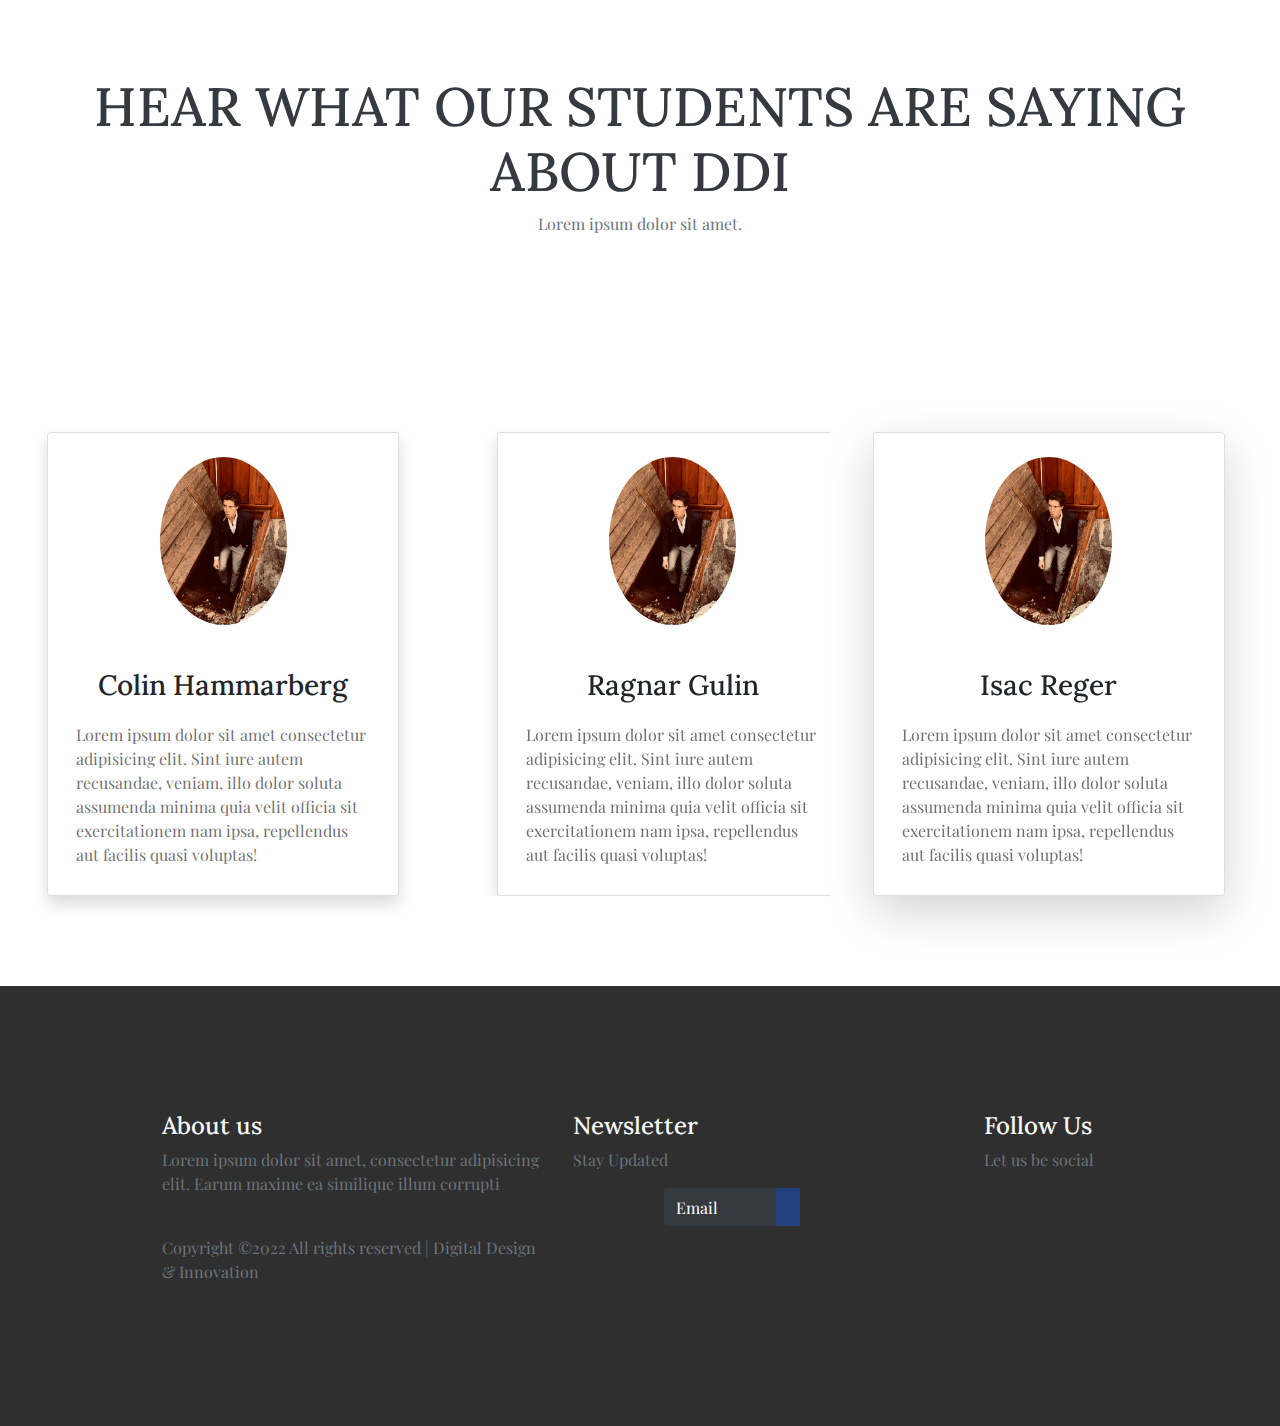
==== commit 3ea620c7: "." ====
--- a/index.html
+++ b/index.html
@@ -20,7 +20,7 @@
     <div class="container-fluid p-0">
       <nav class="navbar navbar-expand-lg">
         <img src="https://i.postimg.cc/v10MK4KR/logga.png" class="logo">
-        <a class="navbar-brand" href="Index.html">
+        <a class="navbar-brand" href="index.html">
           <i class="fas fa-book-reader fa-2x mx-3 logo-2"></i><span class="logo-3">DDI DIGITAL PORTAL</span></a>
         <button class="navbar-toggler" type="button" data-toggle="collapse" data-target="#navbarNav" aria-controls="navbarNav" aria-expanded="false"
           aria-label="Toggle navigation">
@@ -44,7 +44,7 @@
               <a class="nav-link" href="register.html">REGISTER</a>
             </li>
             <li class="nav-item">
-              <a class="nav-link" href="portfolio.html">PROJECTS</a>
+              <a class="nav-link" href="portfolio.html">PORTFOLIO</a>
             </li>
           </ul>
         </div>
@@ -58,13 +58,13 @@
           <p>
             Through this application you are able to both upload work as a student in DDI and browse through old essays, projects and much more from previous students.
           </p>
-          <a class="btn btn-light px-5 py-2 primary-btn" href="Portal.html">
+          <a class="btn btn-light px-5 py-2 primary-btn" href="portal.html">
 
             Upload Project
           </a>
         </div>
         <div class="col-md-5 col-sm-12  h-25">
-          <img src="../assets/header-img.png" alt="Book" />
+          <img src="header-img.png" alt="Book" />
         </div>
       </div>
     </div>
@@ -114,7 +114,7 @@
         <div class="col-md-4 col-12 text-center">
             <div class="card mr-2 d-inline-block shadow">
                 <div class="card-img-top">
-                  <img src="../assets/Tuff.jpg" class="img-fluid rounded-circle w-50 p-4" alt="">
+                  <img src="Tuff.jpg" class="img-fluid rounded-circle w-50 p-4" alt="">
                 </div>
                 <div class="card-body">
                   <h3 class="card-title">Colin Hammarberg</h3>
@@ -131,7 +131,7 @@
                   <div class="carousel-item active">
                     <div class="card mr-2 d-inline-block shadow">
                       <div class="card-img-top">
-                        <img src="../assets/Tuff.jpg" class="img-fluid rounded-circle w-50 p-4" alt="">
+                        <img src="Tuff.jpg" class="img-fluid rounded-circle w-50 p-4" alt="">
                       </div>
                       <div class="card-body">
                         <h3 class="card-title">Ragnar Gulin</h3>
@@ -145,7 +145,7 @@
                   <div class="carousel-item">
                     <div class="card  d-inline-block mr-2 shadow">
                       <div class="card-img-top">
-                        <img src="../assets/Tuff.jpg" class="img-fluid rounded-circle w-50 p-4" alt="">
+                        <img src="Tuff.jpg" class="img-fluid rounded-circle w-50 p-4" alt="">
                       </div>
                       <div class="card-body">
                         <h3 class="card-title">Thea Gustafsson</h3>
@@ -159,7 +159,7 @@
                   <div class="carousel-item">
                     <div class="card  d-inline-block mr-2 shadow">
                       <div class="card-img-top">
-                        <img src="../assets/Tuff.jpg" class="img-fluid rounded-circle w-50 p-4" alt="">
+                        <img src="Tuff.jpg" class="img-fluid rounded-circle w-50 p-4" alt="">
                       </div>
                       <div class="card-body">
                         <h3 class="card-title">Emelie Lebell</h3>
@@ -177,7 +177,7 @@
         <div class="col-md-4 col-12 text-center">
             <div class="card mr-2 d-inline-block shadow-lg">
                 <div class="card-img-top">
-                  <img src="../assets/Tuff.jpg" class="img-fluid rounded-circle w-50 p-4" alt="">
+                  <img src="Tuff.jpg" class="img-fluid rounded-circle w-50 p-4" alt="">
                 </div>
                 <div class="card-body">
                   <h3 class="card-title">Isac Reger</h3>
@@ -236,7 +236,7 @@
     crossorigin="anonymous"></script>
   <script src="https://stackpath.bootstrapcdn.com/bootstrap/4.3.1/js/bootstrap.min.js" integrity="sha384-JjSmVgyd0p3pXB1rRibZUAYoIIy6OrQ6VrjIEaFf/nJGzIxFDsf4x0xIM+B07jRM"
     crossorigin="anonymous"></script>
-  <script src="./main.js"></script>
+  <script src="main.js"></script>
 </body>
 
 </html> 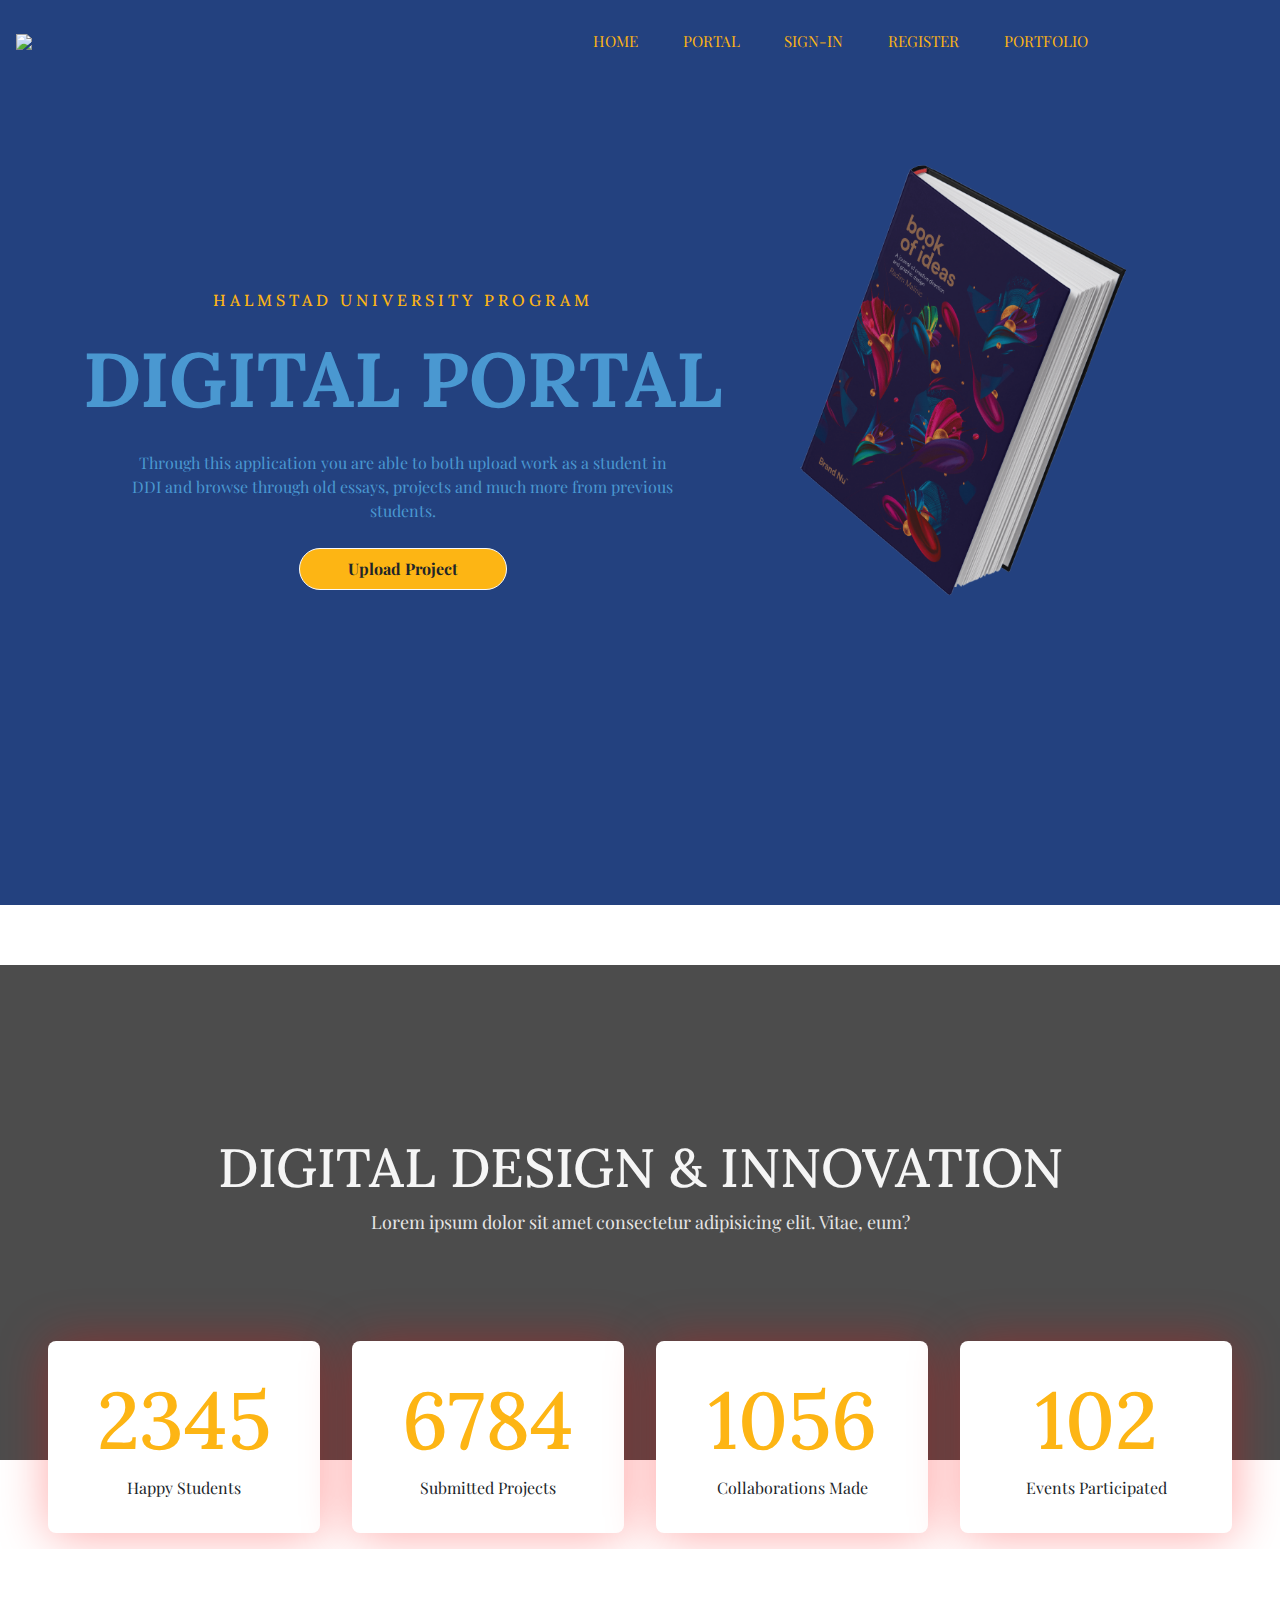
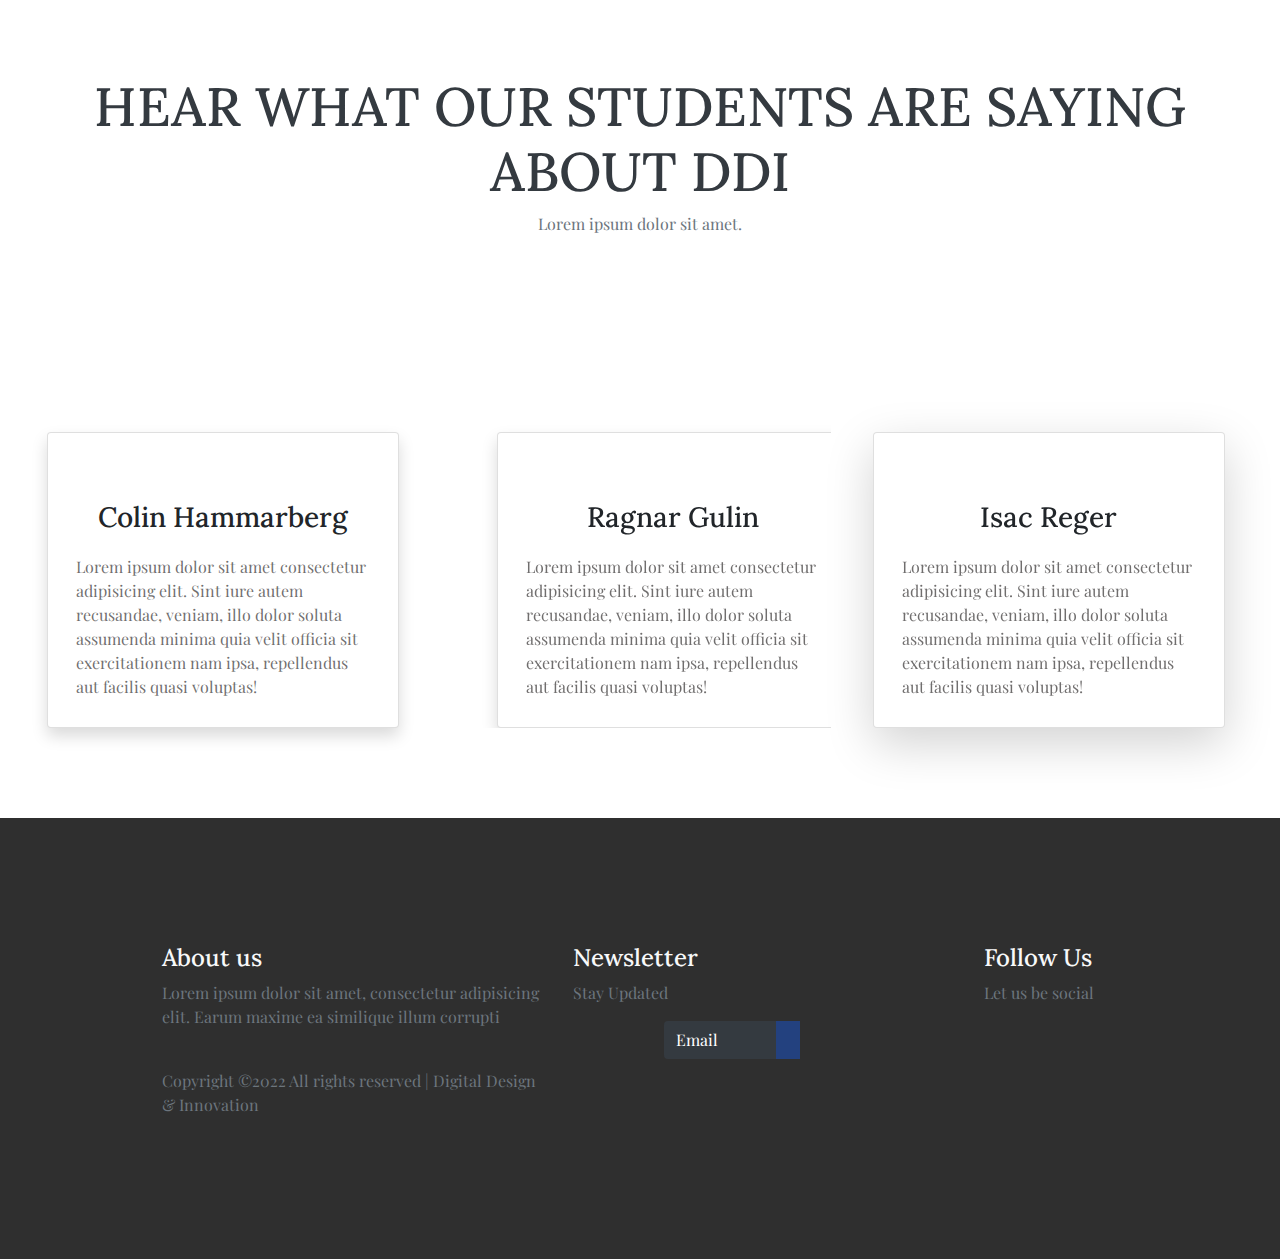
==== commit 2471b503: "." ====
--- a/index.html
+++ b/index.html
@@ -114,7 +114,7 @@
         <div class="col-md-4 col-12 text-center">
             <div class="card mr-2 d-inline-block shadow">
                 <div class="card-img-top">
-                  <img src="Tuff.jpg" class="img-fluid rounded-circle w-50 p-4" alt="">
+                  <img src="https://images.pexels.com/photos/1462631/pexels-photo-1462631.jpeg?auto=compress&cs=tinysrgb&dpr=2&h=750&w=1260" class="img-fluid rounded-circle w-50 p-4" alt="">
                 </div>
                 <div class="card-body">
                   <h3 class="card-title">Colin Hammarberg</h3>
@@ -131,7 +131,7 @@
                   <div class="carousel-item active">
                     <div class="card mr-2 d-inline-block shadow">
                       <div class="card-img-top">
-                        <img src="Tuff.jpg" class="img-fluid rounded-circle w-50 p-4" alt="">
+                        <img src="https://images.pexels.com/photos/1462631/pexels-photo-1462631.jpeg?auto=compress&cs=tinysrgb&dpr=2&h=750&w=1260" class="img-fluid rounded-circle w-50 p-4" alt="">
                       </div>
                       <div class="card-body">
                         <h3 class="card-title">Ragnar Gulin</h3>
@@ -145,7 +145,7 @@
                   <div class="carousel-item">
                     <div class="card  d-inline-block mr-2 shadow">
                       <div class="card-img-top">
-                        <img src="Tuff.jpg" class="img-fluid rounded-circle w-50 p-4" alt="">
+                        <img src="https://images.pexels.com/photos/1462631/pexels-photo-1462631.jpeg?auto=compress&cs=tinysrgb&dpr=2&h=750&w=1260" class="img-fluid rounded-circle w-50 p-4" alt="">
                       </div>
                       <div class="card-body">
                         <h3 class="card-title">Thea Gustafsson</h3>
@@ -159,7 +159,7 @@
                   <div class="carousel-item">
                     <div class="card  d-inline-block mr-2 shadow">
                       <div class="card-img-top">
-                        <img src="Tuff.jpg" class="img-fluid rounded-circle w-50 p-4" alt="">
+                        <img src="https://images.pexels.com/photos/1462631/pexels-photo-1462631.jpeg?auto=compress&cs=tinysrgb&dpr=2&h=750&w=1260" class="img-fluid rounded-circle w-50 p-4" alt="">
                       </div>
                       <div class="card-body">
                         <h3 class="card-title">Emelie Lebell</h3>
@@ -177,7 +177,7 @@
         <div class="col-md-4 col-12 text-center">
             <div class="card mr-2 d-inline-block shadow-lg">
                 <div class="card-img-top">
-                  <img src="Tuff.jpg" class="img-fluid rounded-circle w-50 p-4" alt="">
+                  <img src="https://images.pexels.com/photos/1462631/pexels-photo-1462631.jpeg?auto=compress&cs=tinysrgb&dpr=2&h=750&w=1260" class="img-fluid rounded-circle w-50 p-4" alt="">
                 </div>
                 <div class="card-body">
                   <h3 class="card-title">Isac Reger</h3>
--- a/style.css
+++ b/style.css
@@ -549,8 +549,7 @@
 .btn-outline-primary:hover {
   font-weight: 600;
   width: 10%;
-  color: #282726;
-  background-color: #4a98d1;
+  color: #000000;
 }
 
 .btn-outline-project {
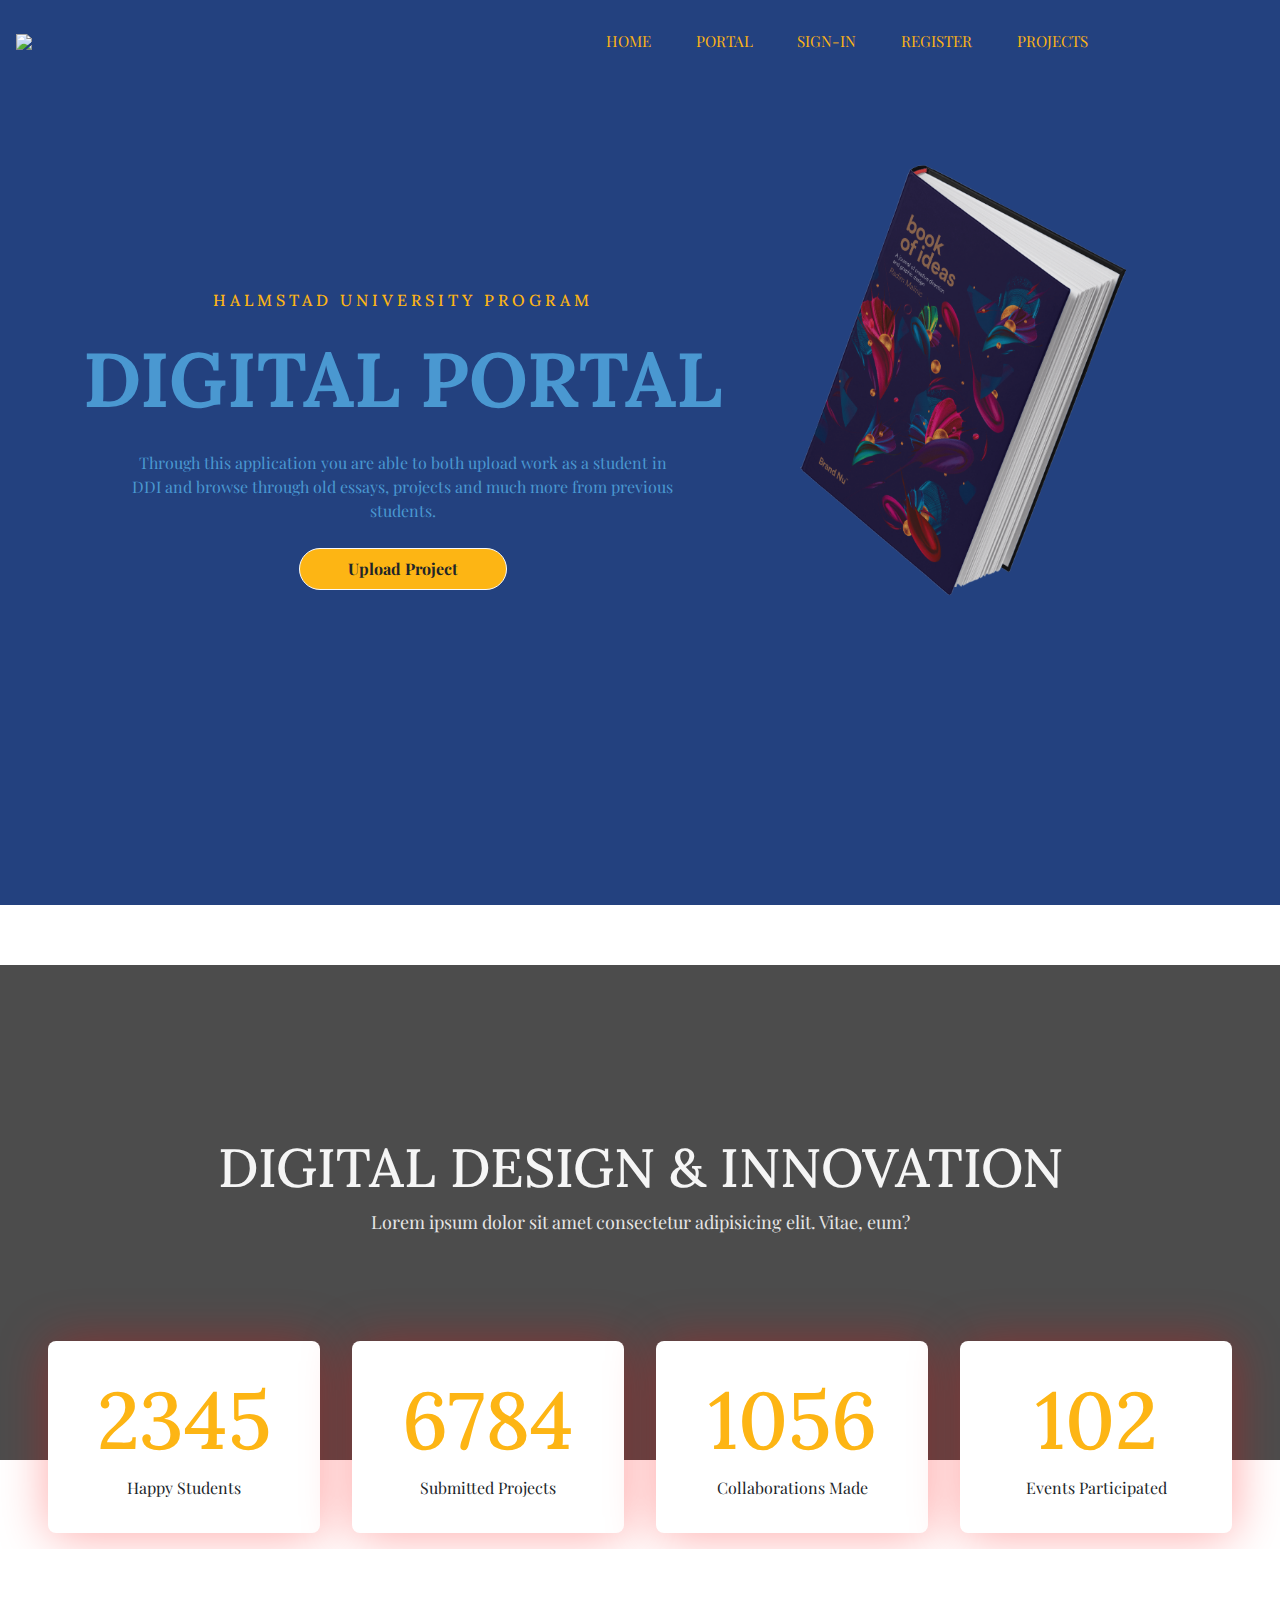
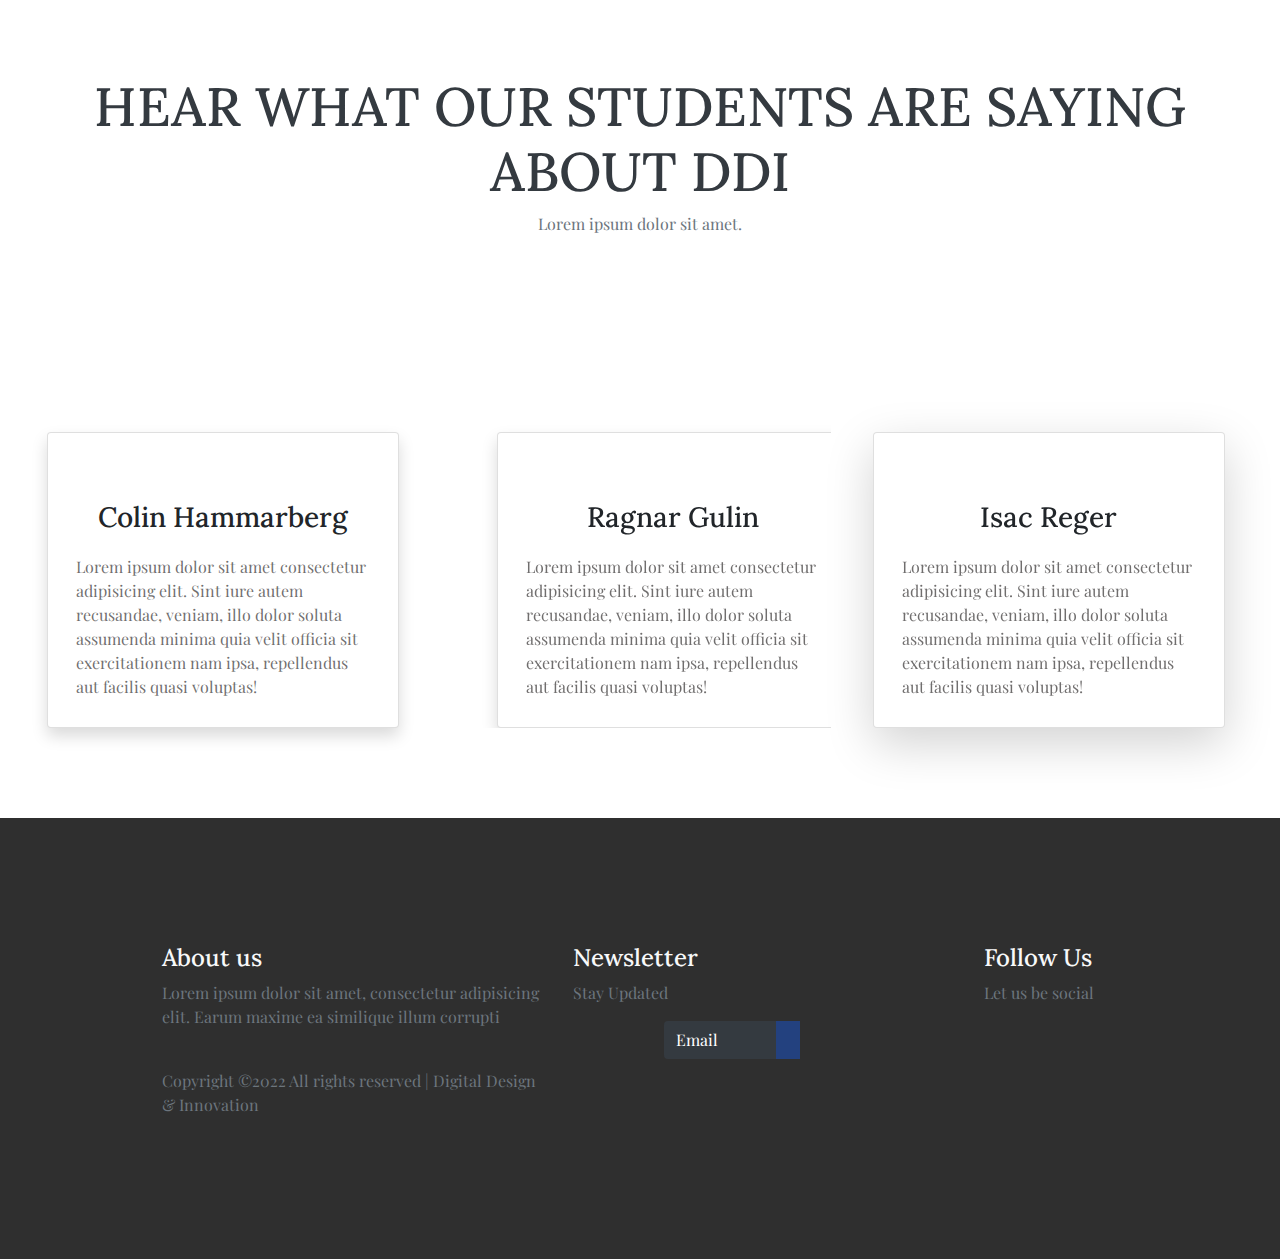
==== commit 0119eb54: "." ====
--- a/index.html
+++ b/index.html
@@ -5,7 +5,7 @@
   <meta charset="UTF-8" />
   <meta name="viewport" content="width=device-width, initial-scale=1.0" />
   <meta http-equiv="X-UA-Compatible" content="ie=edge" />
-  <title>Books</title>
+  <title>DDI DIGITAL PORTAL</title>
 
   <link rel="stylesheet" href="https://stackpath.bootstrapcdn.com/bootstrap/4.3.1/css/bootstrap.min.css" integrity="sha384-ggOyR0iXCbMQv3Xipma34MD+dH/1fQ784/j6cY/iJTQUOhcWr7x9JvoRxT2MZw1T"
     crossorigin="anonymous" />
@@ -44,7 +44,7 @@
               <a class="nav-link" href="register.html">REGISTER</a>
             </li>
             <li class="nav-item">
-              <a class="nav-link" href="portfolio.html">PORTFOLIO</a>
+              <a class="nav-link" href="portfolio.html">PROJECTS</a>
             </li>
           </ul>
         </div>
@@ -114,7 +114,7 @@
         <div class="col-md-4 col-12 text-center">
             <div class="card mr-2 d-inline-block shadow">
                 <div class="card-img-top">
-                  <img src="https://images.pexels.com/photos/1462631/pexels-photo-1462631.jpeg?auto=compress&cs=tinysrgb&dpr=2&h=750&w=1260" class="img-fluid rounded-circle w-50 p-4" alt="">
+                  <img src="Tuff.jpg" class="img-fluid rounded-circle w-50 p-4" alt="">
                 </div>
                 <div class="card-body">
                   <h3 class="card-title">Colin Hammarberg</h3>
@@ -131,7 +131,7 @@
                   <div class="carousel-item active">
                     <div class="card mr-2 d-inline-block shadow">
                       <div class="card-img-top">
-                        <img src="https://images.pexels.com/photos/1462631/pexels-photo-1462631.jpeg?auto=compress&cs=tinysrgb&dpr=2&h=750&w=1260" class="img-fluid rounded-circle w-50 p-4" alt="">
+                        <img src="Tuff.jpg" class="img-fluid rounded-circle w-50 p-4" alt="">
                       </div>
                       <div class="card-body">
                         <h3 class="card-title">Ragnar Gulin</h3>
@@ -145,7 +145,7 @@
                   <div class="carousel-item">
                     <div class="card  d-inline-block mr-2 shadow">
                       <div class="card-img-top">
-                        <img src="https://images.pexels.com/photos/1462631/pexels-photo-1462631.jpeg?auto=compress&cs=tinysrgb&dpr=2&h=750&w=1260" class="img-fluid rounded-circle w-50 p-4" alt="">
+                        <img src="Tuff.jpg" class="img-fluid rounded-circle w-50 p-4" alt="">
                       </div>
                       <div class="card-body">
                         <h3 class="card-title">Thea Gustafsson</h3>
@@ -159,7 +159,7 @@
                   <div class="carousel-item">
                     <div class="card  d-inline-block mr-2 shadow">
                       <div class="card-img-top">
-                        <img src="https://images.pexels.com/photos/1462631/pexels-photo-1462631.jpeg?auto=compress&cs=tinysrgb&dpr=2&h=750&w=1260" class="img-fluid rounded-circle w-50 p-4" alt="">
+                        <img src="Tuff.jpg" class="img-fluid rounded-circle w-50 p-4" alt="">
                       </div>
                       <div class="card-body">
                         <h3 class="card-title">Emelie Lebell</h3>
@@ -177,7 +177,7 @@
         <div class="col-md-4 col-12 text-center">
             <div class="card mr-2 d-inline-block shadow-lg">
                 <div class="card-img-top">
-                  <img src="https://images.pexels.com/photos/1462631/pexels-photo-1462631.jpeg?auto=compress&cs=tinysrgb&dpr=2&h=750&w=1260" class="img-fluid rounded-circle w-50 p-4" alt="">
+                  <img src="Tuff.jpg" class="img-fluid rounded-circle w-50 p-4" alt="">
                 </div>
                 <div class="card-body">
                   <h3 class="card-title">Isac Reger</h3>
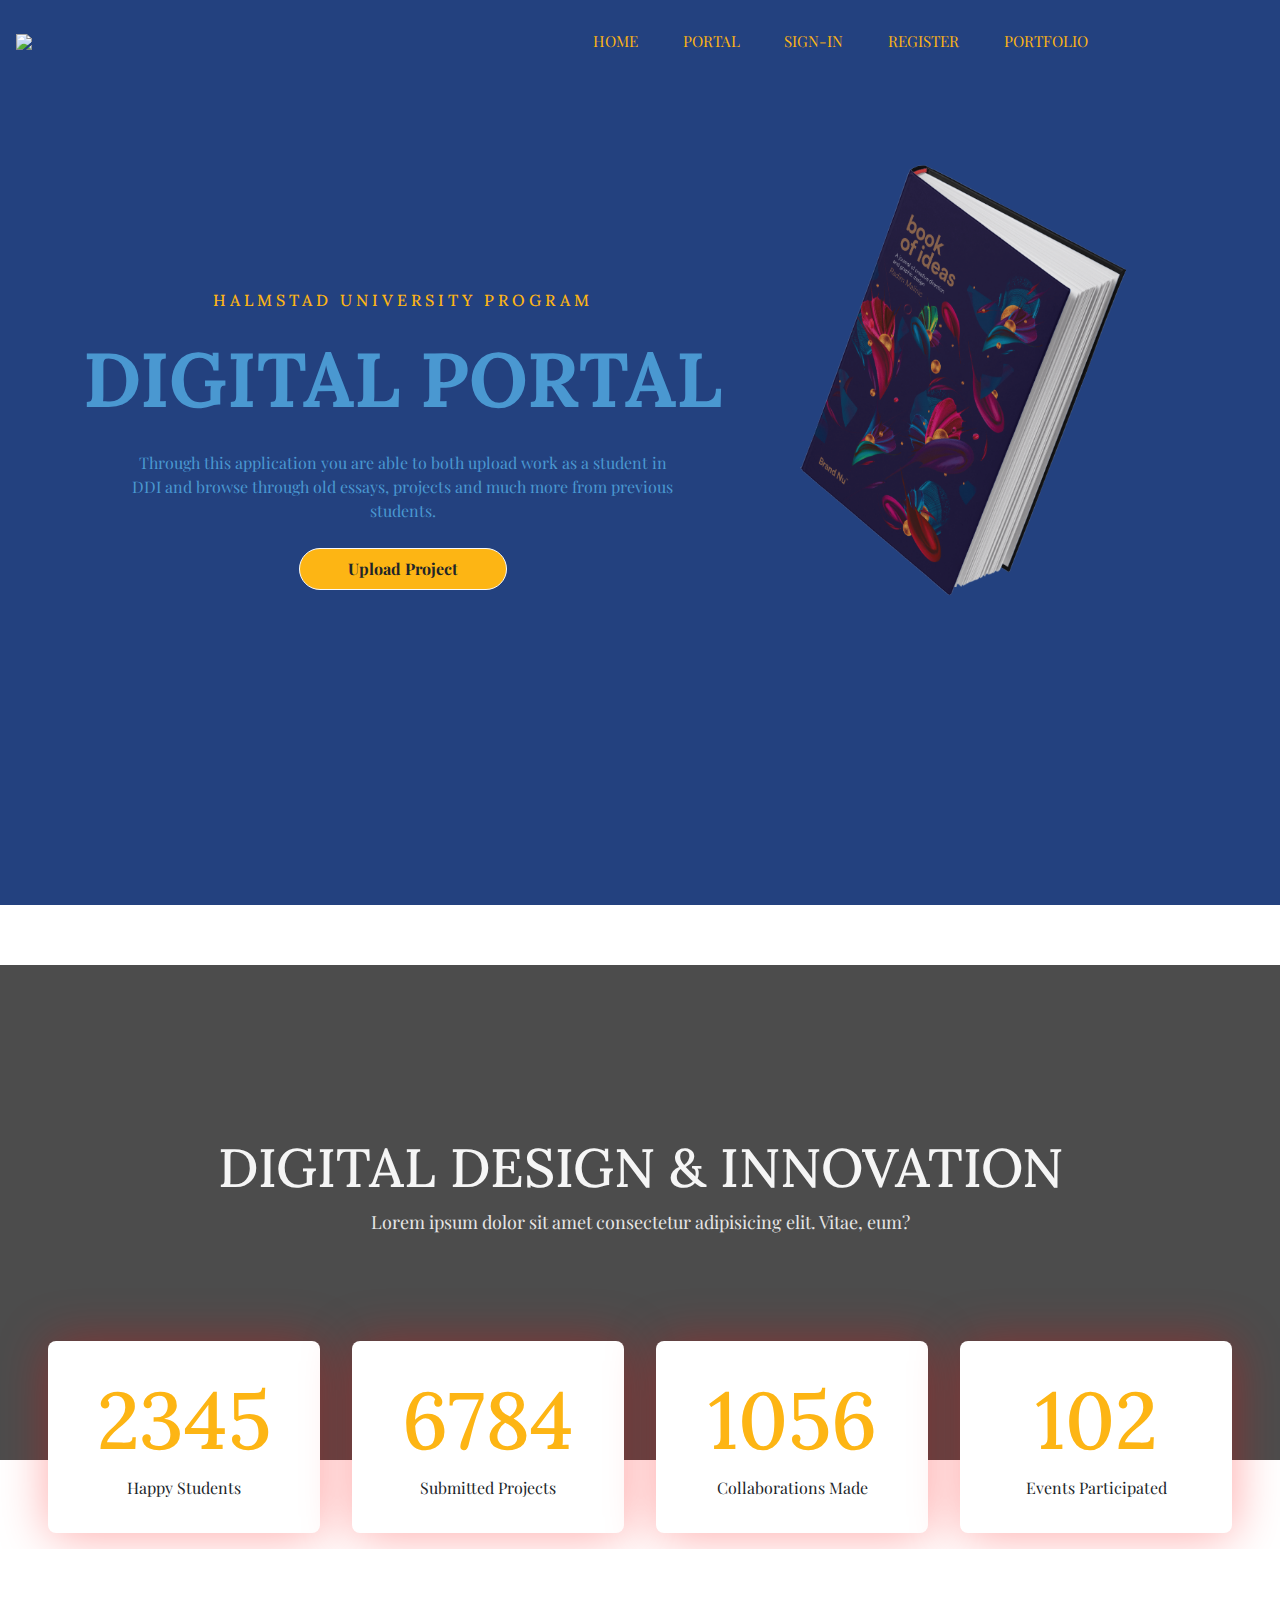
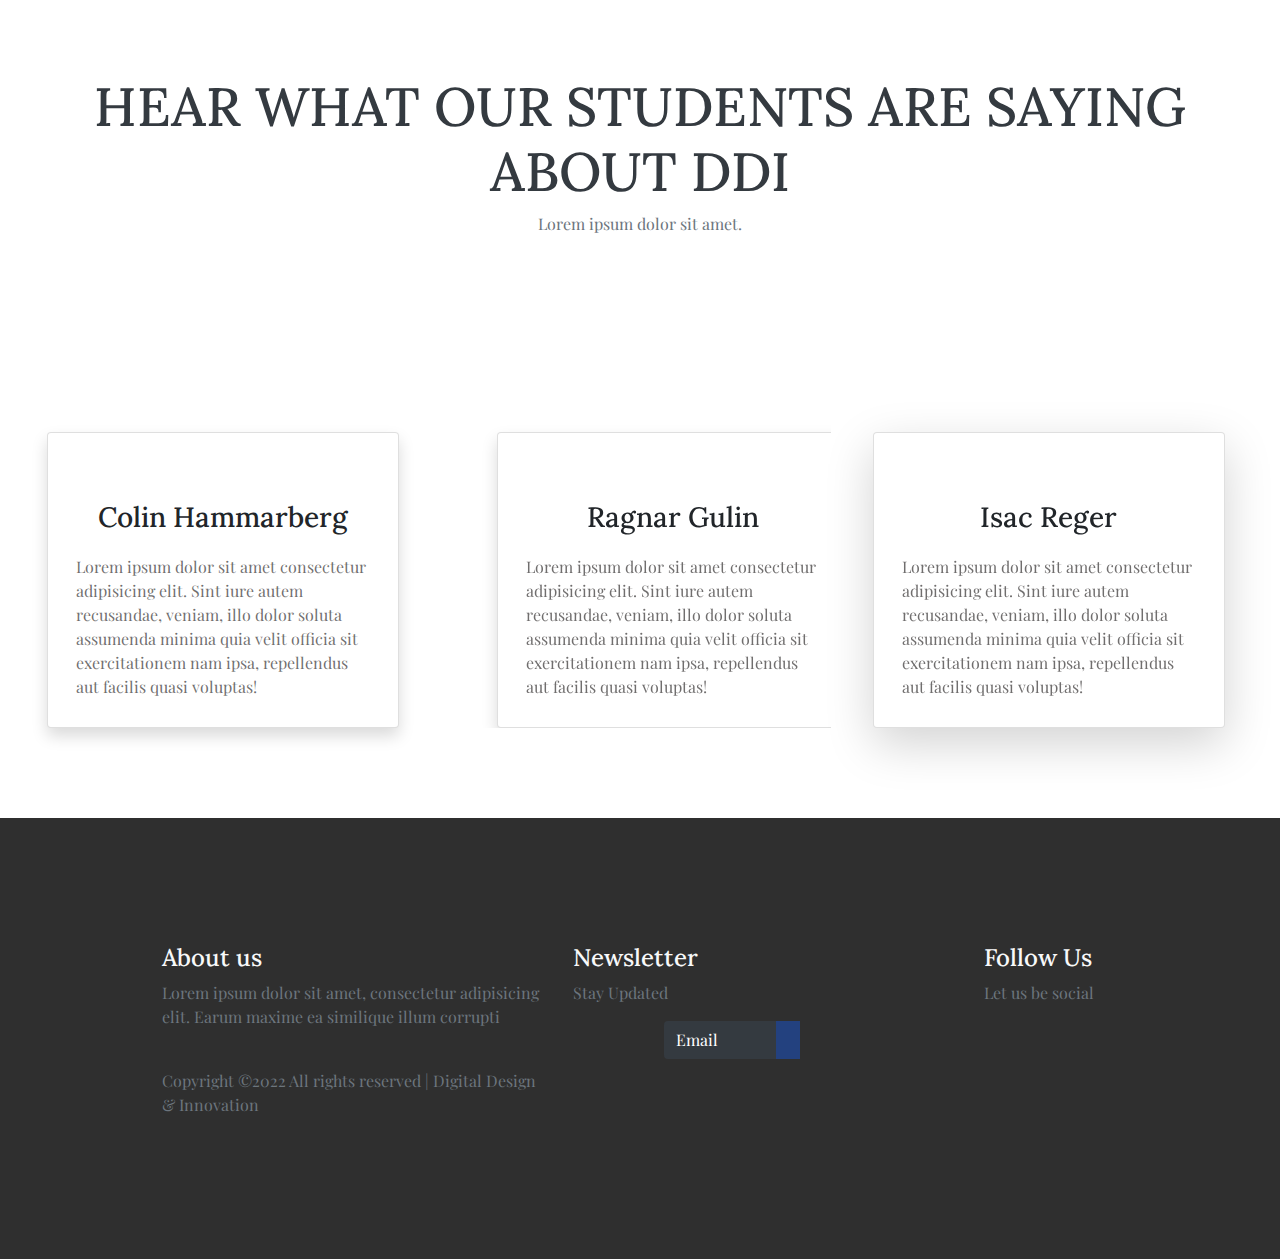
==== commit 0584cd8b: "Merge branch 'main' of https://github.com/ColinHammarberg/DDI-1" ====
--- a/index.html
+++ b/index.html
@@ -44,7 +44,7 @@
               <a class="nav-link" href="register.html">REGISTER</a>
             </li>
             <li class="nav-item">
-              <a class="nav-link" href="portfolio.html">PROJECTS</a>
+              <a class="nav-link" href="portfolio.html">PORTFOLIO</a>
             </li>
           </ul>
         </div>
@@ -114,7 +114,7 @@
         <div class="col-md-4 col-12 text-center">
             <div class="card mr-2 d-inline-block shadow">
                 <div class="card-img-top">
-                  <img src="Tuff.jpg" class="img-fluid rounded-circle w-50 p-4" alt="">
+                  <img src="https://images.pexels.com/photos/1462631/pexels-photo-1462631.jpeg?auto=compress&cs=tinysrgb&dpr=2&h=750&w=1260" class="img-fluid rounded-circle w-50 p-4" alt="">
                 </div>
                 <div class="card-body">
                   <h3 class="card-title">Colin Hammarberg</h3>
@@ -131,7 +131,7 @@
                   <div class="carousel-item active">
                     <div class="card mr-2 d-inline-block shadow">
                       <div class="card-img-top">
-                        <img src="Tuff.jpg" class="img-fluid rounded-circle w-50 p-4" alt="">
+                        <img src="https://images.pexels.com/photos/1462631/pexels-photo-1462631.jpeg?auto=compress&cs=tinysrgb&dpr=2&h=750&w=1260" class="img-fluid rounded-circle w-50 p-4" alt="">
                       </div>
                       <div class="card-body">
                         <h3 class="card-title">Ragnar Gulin</h3>
@@ -145,7 +145,7 @@
                   <div class="carousel-item">
                     <div class="card  d-inline-block mr-2 shadow">
                       <div class="card-img-top">
-                        <img src="Tuff.jpg" class="img-fluid rounded-circle w-50 p-4" alt="">
+                        <img src="https://images.pexels.com/photos/1462631/pexels-photo-1462631.jpeg?auto=compress&cs=tinysrgb&dpr=2&h=750&w=1260" class="img-fluid rounded-circle w-50 p-4" alt="">
                       </div>
                       <div class="card-body">
                         <h3 class="card-title">Thea Gustafsson</h3>
@@ -159,7 +159,7 @@
                   <div class="carousel-item">
                     <div class="card  d-inline-block mr-2 shadow">
                       <div class="card-img-top">
-                        <img src="Tuff.jpg" class="img-fluid rounded-circle w-50 p-4" alt="">
+                        <img src="https://images.pexels.com/photos/1462631/pexels-photo-1462631.jpeg?auto=compress&cs=tinysrgb&dpr=2&h=750&w=1260" class="img-fluid rounded-circle w-50 p-4" alt="">
                       </div>
                       <div class="card-body">
                         <h3 class="card-title">Emelie Lebell</h3>
@@ -177,7 +177,7 @@
         <div class="col-md-4 col-12 text-center">
             <div class="card mr-2 d-inline-block shadow-lg">
                 <div class="card-img-top">
-                  <img src="Tuff.jpg" class="img-fluid rounded-circle w-50 p-4" alt="">
+                  <img src="https://images.pexels.com/photos/1462631/pexels-photo-1462631.jpeg?auto=compress&cs=tinysrgb&dpr=2&h=750&w=1260" class="img-fluid rounded-circle w-50 p-4" alt="">
                 </div>
                 <div class="card-body">
                   <h3 class="card-title">Isac Reger</h3>
